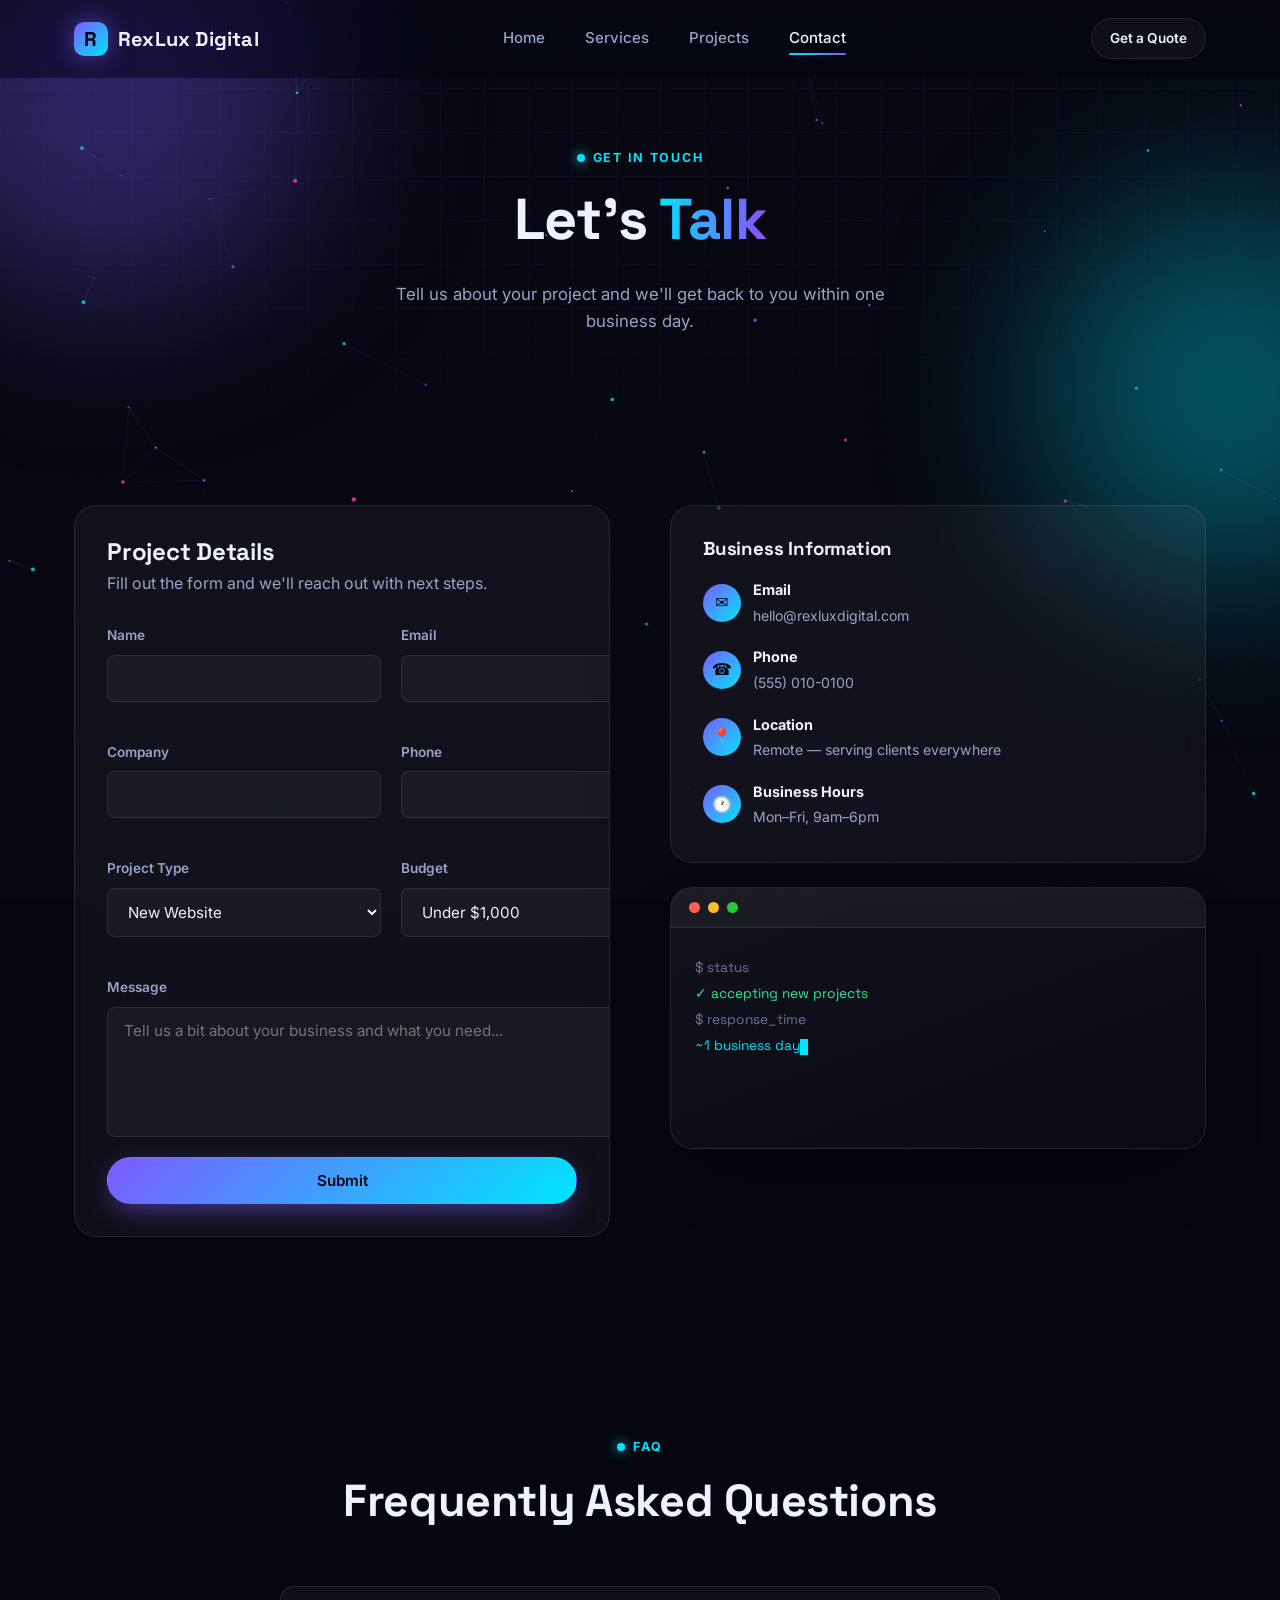
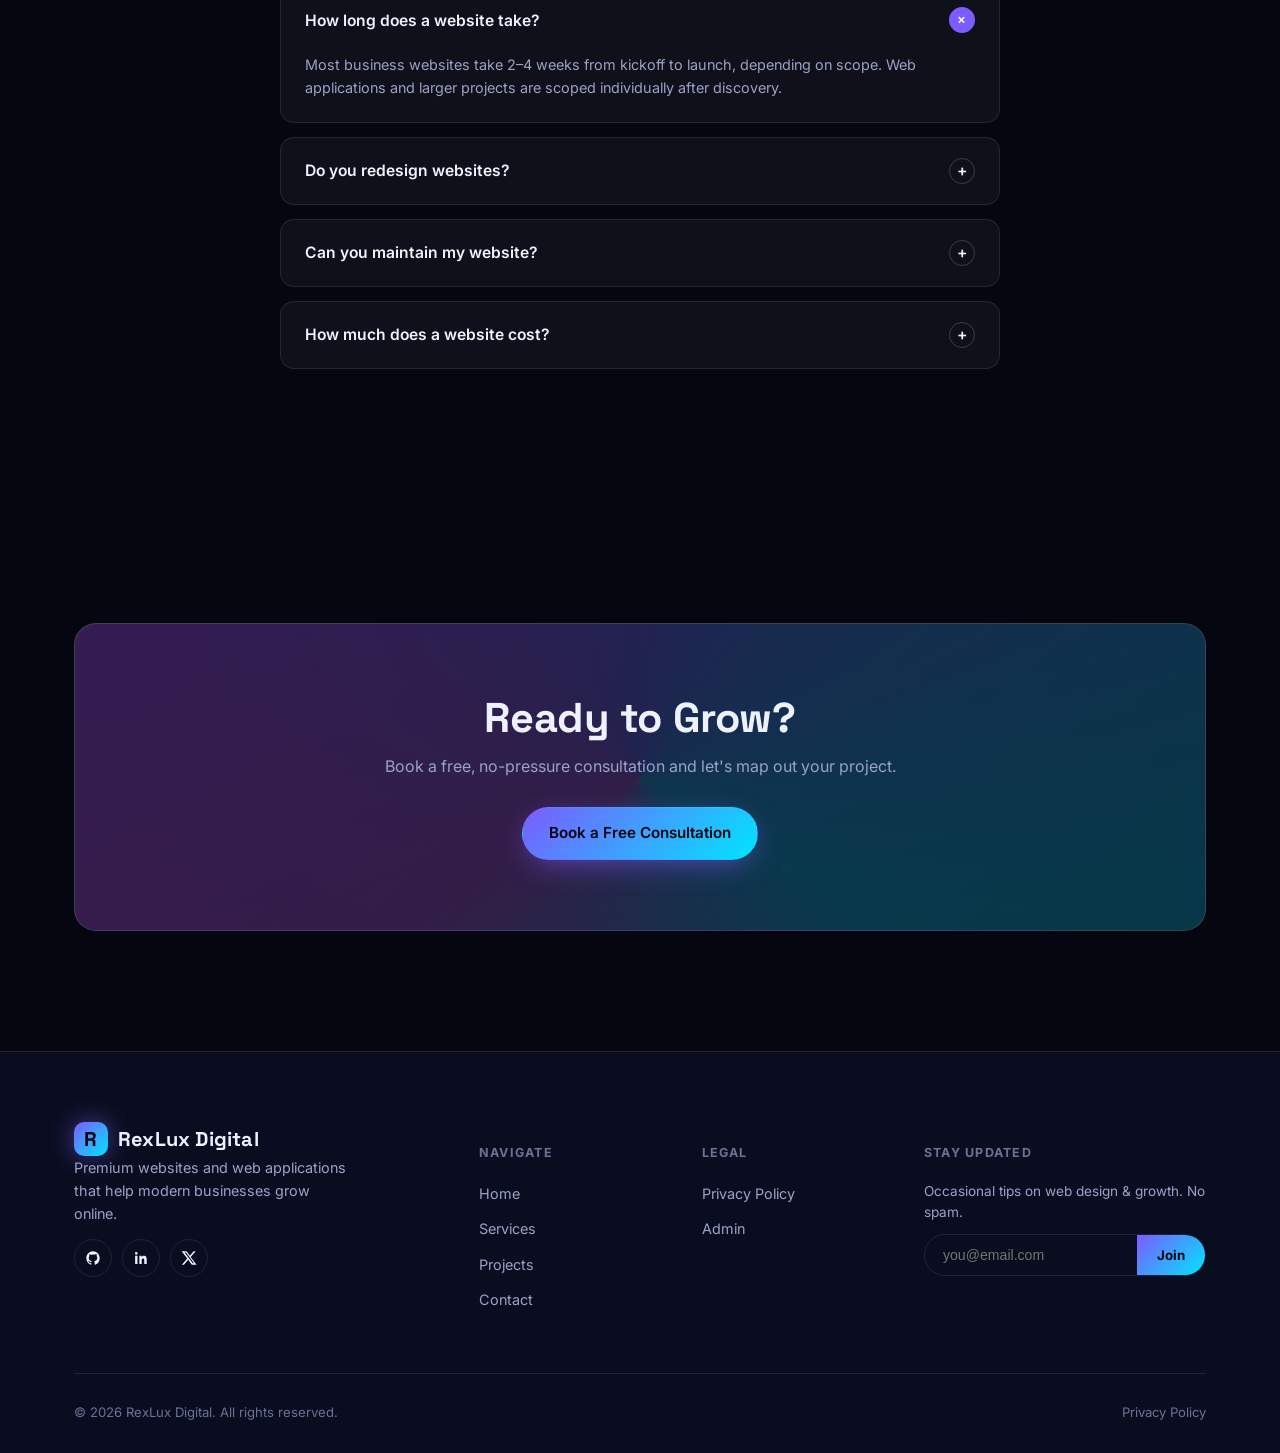
==== contact.html @ d1110737 "Build RexLux Digital agency/portfolio website Static, animated, GitHub Pages-ready site with Home, S" ====
<!DOCTYPE html>
<html lang="en">
<head>
<meta charset="UTF-8">
<meta name="viewport" content="width=device-width, initial-scale=1.0">
<title>Contact — RexLux Digital</title>
<meta name="description" content="Get a free quote for your website or web application project from RexLux Digital.">
<link rel="icon" href="data:image/svg+xml,<svg xmlns=%22http://www.w3.org/2000/svg%22 viewBox=%220 0 100 100%22><rect width=%22100%22 height=%22100%22 rx=%2224%22 fill=%22%237c5cff%22/><text x=%2250%25%22 y=%2262%25%22 font-size=%2258%22 fill=%22white%22 text-anchor=%22middle%22 font-family=%22sans-serif%22 font-weight=%22bold%22>R</text></svg>">
<link rel="preconnect" href="https://fonts.googleapis.com">
<link rel="preconnect" href="https://fonts.gstatic.com" crossorigin>
<link href="https://fonts.googleapis.com/css2?family=Inter:wght@400;500;600;700&family=Space+Grotesk:wght@500;600;700&display=swap" rel="stylesheet">
<link rel="stylesheet" href="assets/css/style.css">
</head>
<body data-page="contact">

<a href="#main" class="skip-link">Skip to content</a>
<canvas id="bg-canvas"></canvas>
<div class="grid-overlay"></div>
<div class="noise-overlay"></div>

<header class="navbar">
  <div class="nav-inner">
    <a href="index.html" class="logo"><span class="logo-mark">R</span>RexLux Digital</a>
    <nav class="nav-links" id="nav-links">
      <a href="index.html" data-page="home">Home</a>
      <a href="services.html" data-page="services">Services</a>
      <a href="projects.html" data-page="projects">Projects</a>
      <a href="contact.html" data-page="contact">Contact</a>
    </nav>
    <div class="nav-cta">
      <a href="contact.html" class="btn btn-ghost btn-sm">Get a Quote</a>
      <button class="nav-toggle" id="nav-toggle" aria-label="Toggle menu"><span></span><span></span><span></span></button>
    </div>
  </div>
</header>

<main id="main">

  <section class="page-hero">
    <div class="orb orb-1"></div>
    <div class="orb orb-2"></div>
    <div class="container">
      <div class="eyebrow" style="justify-content:center;display:flex;">Get In Touch</div>
      <h1>Let's <span class="gradient-text">Talk</span></h1>
      <p>Tell us about your project and we'll get back to you within one business day.</p>
    </div>
  </section>

  <section class="section-tight">
    <div class="container">
      <div class="about-grid" style="align-items:flex-start;">

        <div class="card" data-reveal="left">
          <h2 style="margin-bottom:6px;">Project Details</h2>
          <p style="margin-bottom:28px;">Fill out the form and we'll reach out with next steps.</p>
          <form id="contact-form">
            <div class="form-grid">
              <div class="field">
                <label for="name">Name</label>
                <input type="text" id="name" name="name" required autocomplete="name">
              </div>
              <div class="field">
                <label for="email">Email</label>
                <input type="email" id="email" name="email" required autocomplete="email">
              </div>
              <div class="field">
                <label for="company">Company</label>
                <input type="text" id="company" name="company" autocomplete="organization">
              </div>
              <div class="field">
                <label for="phone">Phone</label>
                <input type="tel" id="phone" name="phone" autocomplete="tel">
              </div>
              <div class="field">
                <label for="project-type">Project Type</label>
                <select id="project-type" name="project_type">
                  <option value="New Website">New Website</option>
                  <option value="Web Application">Web Application</option>
                  <option value="Redesign">Website Redesign</option>
                  <option value="Maintenance">Maintenance &amp; Support</option>
                  <option value="Other">Other</option>
                </select>
              </div>
              <div class="field">
                <label for="budget">Budget</label>
                <select id="budget" name="budget">
                  <option value="Under $1,000">Under $1,000</option>
                  <option value="$1,000–$3,000">$1,000 – $3,000</option>
                  <option value="$3,000–$7,000">$3,000 – $7,000</option>
                  <option value="$7,000+">$7,000+</option>
                  <option value="Not sure yet">Not sure yet</option>
                </select>
              </div>
              <div class="field full">
                <label for="message">Message</label>
                <textarea id="message" name="message" required placeholder="Tell us a bit about your business and what you need..."></textarea>
              </div>
            </div>
            <button type="submit" class="btn btn-primary btn-block">Submit</button>
            <div class="form-status" id="form-status"></div>
          </form>
        </div>

        <div data-reveal="right">
          <div class="card" style="margin-bottom:24px;">
            <h3 style="margin-bottom:18px;">Business Information</h3>
            <div style="display:flex;flex-direction:column;gap:16px;">
              <div style="display:flex;gap:12px;align-items:center;">
                <span class="info-card-icon" style="width:38px;height:38px;border-radius:50%;background:linear-gradient(135deg,var(--primary),var(--primary-2));display:flex;align-items:center;justify-content:center;flex:none;color:#04040c;">✉</span>
                <div><strong style="font-size:.9rem;">Email</strong><br><span style="font-size:.88rem;color:var(--text-dim);">hello@rexluxdigital.com</span></div>
              </div>
              <div style="display:flex;gap:12px;align-items:center;">
                <span style="width:38px;height:38px;border-radius:50%;background:linear-gradient(135deg,var(--primary),var(--primary-2));display:flex;align-items:center;justify-content:center;flex:none;color:#04040c;">☎</span>
                <div><strong style="font-size:.9rem;">Phone</strong><br><span style="font-size:.88rem;color:var(--text-dim);">(555) 010-0100</span></div>
              </div>
              <div style="display:flex;gap:12px;align-items:center;">
                <span style="width:38px;height:38px;border-radius:50%;background:linear-gradient(135deg,var(--primary),var(--primary-2));display:flex;align-items:center;justify-content:center;flex:none;color:#04040c;">📍</span>
                <div><strong style="font-size:.9rem;">Location</strong><br><span style="font-size:.88rem;color:var(--text-dim);">Remote — serving clients everywhere</span></div>
              </div>
              <div style="display:flex;gap:12px;align-items:center;">
                <span style="width:38px;height:38px;border-radius:50%;background:linear-gradient(135deg,var(--primary),var(--primary-2));display:flex;align-items:center;justify-content:center;flex:none;color:#04040c;">🕐</span>
                <div><strong style="font-size:.9rem;">Business Hours</strong><br><span style="font-size:.88rem;color:var(--text-dim);">Mon–Fri, 9am–6pm</span></div>
              </div>
            </div>
          </div>

          <div class="terminal">
            <div class="terminal-bar"><span></span><span></span><span></span></div>
            <div class="terminal-body">
              <div class="c3">$ status</div>
              <div class="c2">✓ accepting new projects</div>
              <div class="c3">$ response_time</div>
              <div class="c1">~1 business day<span class="terminal-cursor"></span></div>
            </div>
          </div>
        </div>

      </div>
    </div>
  </section>

  <section>
    <div class="container">
      <div class="section-head" data-reveal>
        <div class="eyebrow" style="justify-content:center;display:flex;">FAQ</div>
        <h2>Frequently Asked Questions</h2>
      </div>
      <div style="max-width:720px;margin:0 auto;" data-reveal>
        <div class="faq-item open">
          <div class="faq-q"><span>How long does a website take?</span><span class="plus">+</span></div>
          <div class="faq-a">Most business websites take 2–4 weeks from kickoff to launch, depending on scope. Web applications and larger projects are scoped individually after discovery.</div>
        </div>
        <div class="faq-item">
          <div class="faq-q"><span>Do you redesign websites?</span><span class="plus">+</span></div>
          <div class="faq-a">Yes. We regularly modernize outdated sites — improving design, speed and mobile experience while preserving your existing content and SEO rankings.</div>
        </div>
        <div class="faq-item">
          <div class="faq-q"><span>Can you maintain my website?</span><span class="plus">+</span></div>
          <div class="faq-a">Absolutely. We offer ongoing maintenance plans covering updates, backups, security monitoring and small content changes so your site stays healthy after launch.</div>
        </div>
        <div class="faq-item">
          <div class="faq-q"><span>How much does a website cost?</span><span class="plus">+</span></div>
          <div class="faq-a">Pricing depends on scope — a landing page costs less than a full web application. Share your project details in the form above and we'll send a free, no-obligation quote.</div>
        </div>
      </div>
    </div>
  </section>

  <section>
    <div class="container">
      <div class="cta-band" data-reveal="scale">
        <h2>Ready to Grow?</h2>
        <p>Book a free, no-pressure consultation and let's map out your project.</p>
        <a href="#contact-form" class="btn btn-primary">Book a Free Consultation</a>
      </div>
    </div>
  </section>

</main>

<footer>
  <div class="container">
    <div class="footer-grid">
      <div class="footer-brand">
        <a href="index.html" class="logo"><span class="logo-mark">R</span>RexLux Digital</a>
        <p>Premium websites and web applications that help modern businesses grow online.</p>
        <div class="social-row">
          <a href="#" aria-label="GitHub"><svg width="16" height="16" viewBox="0 0 24 24" fill="currentColor"><path d="M12 2C6.48 2 2 6.58 2 12.25c0 4.53 2.87 8.37 6.84 9.73.5.1.68-.22.68-.49 0-.24-.01-.87-.01-1.71-2.78.62-3.37-1.36-3.37-1.36-.45-1.18-1.11-1.49-1.11-1.49-.91-.64.07-.63.07-.63 1 .07 1.53 1.06 1.53 1.06.89 1.56 2.34 1.11 2.91.85.09-.66.35-1.11.63-1.37-2.22-.26-4.56-1.14-4.56-5.07 0-1.12.39-2.03 1.03-2.75-.1-.26-.45-1.31.1-2.73 0 0 .84-.28 2.75 1.05A9.24 9.24 0 0 1 12 6.84c.85 0 1.71.12 2.51.35 1.91-1.33 2.75-1.05 2.75-1.05.55 1.42.2 2.47.1 2.73.64.72 1.03 1.63 1.03 2.75 0 3.94-2.34 4.81-4.57 5.06.36.32.68.95.68 1.92 0 1.39-.01 2.51-.01 2.85 0 .27.18.6.69.49A10.25 10.25 0 0 0 22 12.25C22 6.58 17.52 2 12 2Z"/></svg></a>
          <a href="#" aria-label="LinkedIn"><svg width="16" height="16" viewBox="0 0 24 24" fill="currentColor"><path d="M6.94 5a2 2 0 1 1-4 0 2 2 0 0 1 4 0ZM3.2 8.75h3.5V21H3.2V8.75Zm6.36 0h3.36v1.68h.05c.47-.88 1.62-1.8 3.33-1.8 3.56 0 4.22 2.34 4.22 5.39V21H16.9v-5.4c0-1.28-.02-2.94-1.79-2.94-1.8 0-2.07 1.4-2.07 2.85V21H9.56V8.75Z"/></svg></a>
          <a href="#" aria-label="X / Twitter"><svg width="16" height="16" viewBox="0 0 24 24" fill="currentColor"><path d="M18.9 2H22l-7.5 8.57L23.3 22h-7.02l-5.5-7.19L4.4 22H1.3l8.03-9.17L1 2h7.2l4.97 6.6L18.9 2Zm-1.23 18h1.95L7.42 3.9H5.33L17.67 20Z"/></svg></a>
        </div>
      </div>
      <div class="footer-col">
        <h5>Navigate</h5>
        <ul>
          <li><a href="index.html">Home</a></li>
          <li><a href="services.html">Services</a></li>
          <li><a href="projects.html">Projects</a></li>
          <li><a href="contact.html">Contact</a></li>
        </ul>
      </div>
      <div class="footer-col">
        <h5>Legal</h5>
        <ul>
          <li><a href="privacy.html">Privacy Policy</a></li>
          <li><a href="admin/login.html">Admin</a></li>
        </ul>
      </div>
      <div class="footer-col">
        <h5>Stay Updated</h5>
        <p style="font-size:.85rem;color:var(--text-dim);margin-bottom:10px;">Occasional tips on web design &amp; growth. No spam.</p>
        <form class="newsletter">
          <input type="email" placeholder="you@email.com" required>
          <button type="submit">Join</button>
        </form>
      </div>
    </div>
    <div class="footer-bottom">
      <span>&copy; <span data-year></span> RexLux Digital. All rights reserved.</span>
      <a href="privacy.html">Privacy Policy</a>
    </div>
  </div>
</footer>

<script src="assets/js/particles.js"></script>
<script src="assets/js/main.js"></script>
<script src="assets/js/contact.js"></script>
</body>
</html>
---- assets/css/style.css ----
/* =========================================================
   RexLux Digital — Core Design System
   Dark, glassy, "high tech" theme with heavy motion.
   ========================================================= */

:root{
  --bg:#05060f;
  --bg-alt:#0a0d1f;
  --surface:rgba(255,255,255,.045);
  --surface-strong:rgba(255,255,255,.08);
  --border:rgba(255,255,255,.09);
  --border-strong:rgba(255,255,255,.18);
  --text:#eef1ff;
  --text-dim:#9aa3c7;
  --text-dimmer:#6a7295;
  --primary:#7c5cff;
  --primary-2:#00e5ff;
  --accent:#ff35c7;
  --success:#2be89a;
  --warn:#ffb84d;
  --radius-lg:22px;
  --radius-md:14px;
  --radius-sm:8px;
  --maxw:1180px;
  --nav-h:78px;
  --ease:cubic-bezier(.16,.84,.44,1);
}

*,*::before,*::after{box-sizing:border-box;}
html{scroll-behavior:smooth;}
body{
  margin:0;
  background:var(--bg);
  color:var(--text);
  font-family:'Inter',system-ui,-apple-system,Segoe UI,Roboto,sans-serif;
  font-size:16px;
  line-height:1.6;
  overflow-x:hidden;
  -webkit-font-smoothing:antialiased;
}
h1,h2,h3,h4{
  font-family:'Space Grotesk','Inter',sans-serif;
  line-height:1.15;
  margin:0 0 .5em;
  letter-spacing:-.01em;
}
p{margin:0 0 1em;color:var(--text-dim);}
a{color:inherit;text-decoration:none;}
img{max-width:100%;display:block;}
ul{list-style:none;margin:0;padding:0;}
button{font-family:inherit;}

::selection{background:var(--primary);color:#fff;}

::-webkit-scrollbar{width:10px;}
::-webkit-scrollbar-track{background:var(--bg);}
::-webkit-scrollbar-thumb{background:linear-gradient(var(--primary),var(--primary-2));border-radius:10px;}

.container{
  max-width:var(--maxw);
  margin:0 auto;
  padding:0 24px;
}

.gradient-text{
  background:linear-gradient(90deg,var(--primary-2),var(--primary) 45%,var(--accent));
  background-size:200% auto;
  -webkit-background-clip:text;
  background-clip:text;
  color:transparent;
  animation:gradientShift 6s linear infinite;
}
@keyframes gradientShift{
  0%{background-position:0% 50%;}
  100%{background-position:200% 50%;}
}

/* =============== Animated backdrop layers =============== */
#bg-canvas{
  position:fixed;
  inset:0;
  z-index:0;
  pointer-events:none;
}
.grid-overlay{
  position:fixed;
  inset:0;
  z-index:0;
  background-image:
    linear-gradient(rgba(124,92,255,.06) 1px,transparent 1px),
    linear-gradient(90deg,rgba(124,92,255,.06) 1px,transparent 1px);
  background-size:44px 44px;
  mask-image:radial-gradient(ellipse 80% 60% at 50% 0%,#000 40%,transparent 100%);
  pointer-events:none;
}
.noise-overlay{
  position:fixed;
  inset:0;
  z-index:1;
  opacity:.03;
  pointer-events:none;
  background-image:url("data:image/svg+xml;utf8,<svg xmlns='http://www.w3.org/2000/svg' width='120' height='120'><filter id='n'><feTurbulence type='fractalNoise' baseFrequency='.9' numOctaves='2' stitchTiles='stitch'/></filter><rect width='100%25' height='100%25' filter='url(%23n)'/></svg>");
}
main, header, footer{position:relative;z-index:2;}

.orb{
  position:absolute;
  border-radius:50%;
  filter:blur(90px);
  opacity:.35;
  pointer-events:none;
  animation:float 14s var(--ease) infinite alternate;
}
.orb-1{width:420px;height:420px;background:var(--primary);top:-120px;left:-100px;}
.orb-2{width:380px;height:380px;background:var(--primary-2);top:200px;right:-140px;animation-delay:-4s;}
.orb-3{width:320px;height:320px;background:var(--accent);bottom:-100px;left:35%;animation-delay:-8s;}
@keyframes float{
  0%{transform:translate(0,0) scale(1);}
  100%{transform:translate(30px,-40px) scale(1.12);}
}

/* =============== Navbar =============== */
.navbar{
  position:fixed;
  top:0;left:0;right:0;
  height:var(--nav-h);
  z-index:100;
  display:flex;
  align-items:center;
  background:rgba(5,6,15,.55);
  backdrop-filter:blur(18px) saturate(140%);
  -webkit-backdrop-filter:blur(18px) saturate(140%);
  border-bottom:1px solid transparent;
  transition:border-color .4s var(--ease),background .4s var(--ease),height .3s var(--ease);
}
.navbar.scrolled{
  border-bottom-color:var(--border);
  background:rgba(5,6,15,.85);
  height:66px;
}
.nav-inner{
  width:100%;
  max-width:var(--maxw);
  margin:0 auto;
  padding:0 24px;
  display:flex;
  align-items:center;
  justify-content:space-between;
}
.logo{
  display:flex;
  align-items:center;
  gap:10px;
  font-family:'Space Grotesk',sans-serif;
  font-weight:700;
  font-size:1.25rem;
  letter-spacing:.01em;
}
.logo-mark{
  width:34px;height:34px;
  border-radius:10px;
  background:linear-gradient(135deg,var(--primary),var(--primary-2));
  display:flex;align-items:center;justify-content:center;
  font-weight:800;color:#050510;
  box-shadow:0 0 24px rgba(124,92,255,.55);
  animation:pulseGlow 3.5s ease-in-out infinite;
}
@keyframes pulseGlow{
  0%,100%{box-shadow:0 0 18px rgba(124,92,255,.45);}
  50%{box-shadow:0 0 32px rgba(0,229,255,.65);}
}
.nav-links{
  display:flex;
  align-items:center;
  gap:8px;
}
.nav-links a{
  position:relative;
  padding:10px 16px;
  font-size:.94rem;
  font-weight:500;
  color:var(--text-dim);
  border-radius:100px;
  transition:color .25s,background .25s;
}
.nav-links a:hover{color:var(--text);background:var(--surface);}
.nav-links a.active{color:var(--text);}
.nav-links a.active::after{
  content:'';
  position:absolute;
  left:16px;right:16px;bottom:6px;
  height:2px;
  background:linear-gradient(90deg,var(--primary-2),var(--primary));
  border-radius:2px;
}
.nav-cta{display:flex;align-items:center;gap:14px;}
.nav-toggle{
  display:none;
  width:42px;height:42px;
  border-radius:var(--radius-sm);
  border:1px solid var(--border);
  background:var(--surface);
  flex-direction:column;
  align-items:center;
  justify-content:center;
  gap:5px;
  cursor:pointer;
}
.nav-toggle span{width:20px;height:2px;background:var(--text);transition:transform .3s,opacity .3s;}
.nav-toggle.open span:nth-child(1){transform:translateY(7px) rotate(45deg);}
.nav-toggle.open span:nth-child(2){opacity:0;}
.nav-toggle.open span:nth-child(3){transform:translateY(-7px) rotate(-45deg);}

/* =============== Buttons =============== */
.btn{
  display:inline-flex;
  align-items:center;
  justify-content:center;
  gap:8px;
  padding:13px 26px;
  border-radius:100px;
  font-weight:600;
  font-size:.95rem;
  border:1px solid transparent;
  cursor:pointer;
  transition:transform .25s var(--ease),box-shadow .25s var(--ease),background .25s,border-color .25s;
  white-space:nowrap;
}
.btn:active{transform:scale(.96);}
.btn-primary{
  background:linear-gradient(135deg,var(--primary),var(--primary-2));
  color:#04040c;
  box-shadow:0 8px 30px -8px rgba(124,92,255,.7);
}
.btn-primary:hover{transform:translateY(-3px);box-shadow:0 14px 36px -8px rgba(0,229,255,.6);}
.btn-ghost{
  background:var(--surface);
  color:var(--text);
  border-color:var(--border);
  backdrop-filter:blur(8px);
}
.btn-ghost:hover{border-color:var(--border-strong);transform:translateY(-3px);background:var(--surface-strong);}
.btn-sm{padding:9px 18px;font-size:.85rem;}
.btn-block{width:100%;}

/* =============== Sections & reveal =============== */
section{padding:120px 0;position:relative;}
.section-tight{padding:80px 0;}
.eyebrow{
  display:inline-flex;
  align-items:center;
  gap:8px;
  font-size:.78rem;
  font-weight:700;
  letter-spacing:.14em;
  text-transform:uppercase;
  color:var(--primary-2);
  margin-bottom:18px;
}
.eyebrow::before{
  content:'';
  width:8px;height:8px;border-radius:50%;
  background:var(--primary-2);
  box-shadow:0 0 12px var(--primary-2);
  animation:blink 1.6s ease-in-out infinite;
}
@keyframes blink{0%,100%{opacity:1;}50%{opacity:.35;}}

.section-head{max-width:640px;margin:0 auto 60px;text-align:center;}
.section-head h2{font-size:clamp(1.9rem,4vw,2.8rem);}
.section-head p{font-size:1.05rem;}

[data-reveal]{
  opacity:0;
  transform:translateY(36px);
  transition:opacity .8s var(--ease),transform .8s var(--ease);
}
[data-reveal].in{opacity:1;transform:translateY(0);}
[data-reveal="left"]{transform:translateX(-40px);}
[data-reveal="left"].in{transform:translateX(0);}
[data-reveal="right"]{transform:translateX(40px);}
[data-reveal="right"].in{transform:translateX(0);}
[data-reveal="scale"]{transform:scale(.9);}
[data-reveal="scale"].in{transform:scale(1);}

/* stagger children */
.stagger [data-reveal]:nth-child(1){transition-delay:0s;}
.stagger [data-reveal]:nth-child(2){transition-delay:.08s;}
.stagger [data-reveal]:nth-child(3){transition-delay:.16s;}
.stagger [data-reveal]:nth-child(4){transition-delay:.24s;}
.stagger [data-reveal]:nth-child(5){transition-delay:.32s;}
.stagger [data-reveal]:nth-child(6){transition-delay:.4s;}

/* =============== Hero =============== */
.hero{
  min-height:92vh;
  display:flex;
  align-items:center;
  padding-top:var(--nav-h);
  position:relative;
  overflow:hidden;
}
.hero-inner{
  max-width:var(--maxw);
  margin:0 auto;
  padding:60px 24px;
  text-align:center;
  width:100%;
}
.hero h1{
  font-size:clamp(2.6rem,6.5vw,5rem);
  font-weight:700;
  margin-bottom:.4em;
}
.hero .lede{
  font-size:clamp(1.05rem,2vw,1.3rem);
  max-width:640px;
  margin:0 auto 2.4em;
  color:var(--text-dim);
}
.hero-cta{
  display:flex;
  gap:16px;
  justify-content:center;
  flex-wrap:wrap;
  margin-bottom:70px;
}
.hero-stats{
  display:flex;
  gap:48px;
  justify-content:center;
  flex-wrap:wrap;
}
.hero-stat{text-align:center;}
.hero-stat .num{
  font-family:'Space Grotesk',sans-serif;
  font-size:2.2rem;
  font-weight:700;
  background:linear-gradient(135deg,var(--primary-2),var(--primary));
  -webkit-background-clip:text;background-clip:text;color:transparent;
}
.hero-stat .label{font-size:.82rem;color:var(--text-dimmer);text-transform:uppercase;letter-spacing:.08em;}

.typed-cursor{
  display:inline-block;
  width:3px;
  background:var(--primary-2);
  margin-left:4px;
  animation:blinkCursor 1s step-end infinite;
}
@keyframes blinkCursor{0%,100%{opacity:1;}50%{opacity:0;}}

.scroll-cue{
  position:absolute;
  bottom:36px;left:50%;
  transform:translateX(-50%);
  display:flex;flex-direction:column;align-items:center;gap:8px;
  color:var(--text-dimmer);
  font-size:.75rem;
  letter-spacing:.14em;
  text-transform:uppercase;
  animation:bob 2.4s ease-in-out infinite;
}
.scroll-cue .line{width:1px;height:34px;background:linear-gradient(var(--primary-2),transparent);}
@keyframes bob{0%,100%{transform:translate(-50%,0);}50%{transform:translate(-50%,10px);}}

/* =============== Cards =============== */
.card{
  background:var(--surface);
  border:1px solid var(--border);
  border-radius:var(--radius-lg);
  padding:32px;
  backdrop-filter:blur(14px);
  transition:transform .4s var(--ease),border-color .4s var(--ease),box-shadow .4s var(--ease),background .4s var(--ease);
  position:relative;
  overflow:hidden;
}
.card::before{
  content:'';
  position:absolute;inset:0;
  background:radial-gradient(420px circle at var(--mx,50%) var(--my,0%),rgba(124,92,255,.14),transparent 60%);
  opacity:0;
  transition:opacity .4s;
  pointer-events:none;
}
.card:hover::before{opacity:1;}
.card:hover{
  transform:translateY(-8px);
  border-color:var(--border-strong);
  box-shadow:0 24px 50px -20px rgba(0,0,0,.6);
  background:var(--surface-strong);
}

/* Grids */
.grid-3{display:grid;grid-template-columns:repeat(3,1fr);gap:28px;}
.grid-2{display:grid;grid-template-columns:repeat(2,1fr);gap:28px;}
@media(max-width:900px){.grid-3{grid-template-columns:repeat(2,1fr);}}
@media(max-width:640px){.grid-3,.grid-2{grid-template-columns:1fr;}}

/* Services */
.service-card .icon{
  width:56px;height:56px;
  border-radius:var(--radius-md);
  background:linear-gradient(135deg,rgba(124,92,255,.25),rgba(0,229,255,.15));
  display:flex;align-items:center;justify-content:center;
  margin-bottom:20px;
  color:var(--primary-2);
  transition:transform .4s var(--ease);
}
.card:hover .icon{transform:rotate(-8deg) scale(1.08);}
.service-card h3{font-size:1.25rem;margin-bottom:.4em;}
.service-card p{font-size:.94rem;margin-bottom:0;}

/* Feature checklist */
.feature-grid{display:grid;grid-template-columns:repeat(3,1fr);gap:22px;}
@media(max-width:760px){.feature-grid{grid-template-columns:repeat(2,1fr);}}
@media(max-width:480px){.feature-grid{grid-template-columns:1fr;}}
.feature{
  display:flex;align-items:center;gap:14px;
  padding:20px 22px;
  background:var(--surface);
  border:1px solid var(--border);
  border-radius:var(--radius-md);
  transition:transform .35s var(--ease),border-color .35s;
}
.feature:hover{transform:translateY(-4px);border-color:var(--border-strong);}
.feature .check{
  width:34px;height:34px;flex:none;
  border-radius:50%;
  background:linear-gradient(135deg,var(--success),var(--primary-2));
  display:flex;align-items:center;justify-content:center;
  color:#04120c;font-weight:700;
}
.feature span.label{font-weight:600;font-size:.96rem;}

/* Project cards */
.project-card{padding:0;overflow:hidden;}
.project-media{
  aspect-ratio:16/10;
  background:linear-gradient(135deg,rgba(124,92,255,.35),rgba(0,229,255,.2));
  position:relative;
  overflow:hidden;
  display:flex;align-items:center;justify-content:center;
  font-family:'Space Grotesk',sans-serif;
  font-weight:700;
  font-size:1.4rem;
  color:rgba(255,255,255,.85);
}
.project-media::after{
  content:'';
  position:absolute;inset:0;
  background:linear-gradient(120deg,transparent 30%,rgba(255,255,255,.18) 50%,transparent 70%);
  background-size:220% 100%;
  animation:sheen 3.5s linear infinite;
}
@keyframes sheen{0%{background-position:200% 0;}100%{background-position:-40% 0;}}
.project-body{padding:26px 28px 28px;}
.project-tags{display:flex;gap:8px;flex-wrap:wrap;margin-bottom:14px;}
.tag{
  font-size:.72rem;
  font-weight:600;
  letter-spacing:.03em;
  padding:5px 12px;
  border-radius:100px;
  background:rgba(124,92,255,.14);
  color:var(--primary-2);
  border:1px solid rgba(124,92,255,.25);
}
.project-body h3{font-size:1.2rem;margin-bottom:.3em;}
.project-body p{font-size:.9rem;}
.project-links{display:flex;gap:12px;margin-top:18px;}
.project-links a{
  font-size:.85rem;font-weight:600;
  display:inline-flex;align-items:center;gap:6px;
  color:var(--text);
  padding:8px 14px;
  border:1px solid var(--border);
  border-radius:100px;
  transition:border-color .3s,background .3s,transform .3s;
}
.project-links a:hover{border-color:var(--primary-2);background:var(--surface-strong);transform:translateY(-2px);}

/* Filters */
.filter-row{display:flex;gap:10px;justify-content:center;flex-wrap:wrap;margin-bottom:50px;}
.filter-btn{
  padding:10px 20px;
  border-radius:100px;
  border:1px solid var(--border);
  background:var(--surface);
  color:var(--text-dim);
  font-weight:600;
  font-size:.86rem;
  cursor:pointer;
  transition:all .3s var(--ease);
}
.filter-btn:hover{color:var(--text);border-color:var(--border-strong);}
.filter-btn.active{
  color:#04040c;
  background:linear-gradient(135deg,var(--primary),var(--primary-2));
  border-color:transparent;
}
.project-grid-wrap{display:grid;grid-template-columns:repeat(3,1fr);gap:28px;}
@media(max-width:960px){.project-grid-wrap{grid-template-columns:repeat(2,1fr);}}
@media(max-width:640px){.project-grid-wrap{grid-template-columns:1fr;}}
.project-card.hide{display:none;}

/* =============== Process steps =============== */
.process-track{
  position:relative;
  display:grid;
  grid-template-columns:repeat(6,1fr);
  gap:20px;
  counter-reset:step;
}
@media(max-width:960px){.process-track{grid-template-columns:repeat(3,1fr);}}
@media(max-width:560px){.process-track{grid-template-columns:1fr;}}
.step{
  background:var(--surface);
  border:1px solid var(--border);
  border-radius:var(--radius-md);
  padding:26px 20px;
  text-align:center;
  transition:transform .35s var(--ease),border-color .35s;
}
.step:hover{transform:translateY(-6px);border-color:var(--primary-2);}
.step .n{
  width:40px;height:40px;margin:0 auto 14px;
  border-radius:50%;
  display:flex;align-items:center;justify-content:center;
  font-weight:700;
  font-family:'Space Grotesk',sans-serif;
  background:linear-gradient(135deg,var(--primary),var(--primary-2));
  color:#04040c;
}
.step h4{font-size:1rem;margin-bottom:.3em;}
.step p{font-size:.82rem;margin:0;}

/* =============== CTA band =============== */
.cta-band{
  border-radius:var(--radius-lg);
  padding:70px 40px;
  text-align:center;
  background:linear-gradient(135deg,rgba(124,92,255,.18),rgba(0,229,255,.1));
  border:1px solid var(--border-strong);
  position:relative;
  overflow:hidden;
}
.cta-band::before{
  content:'';
  position:absolute;inset:-2px;
  background:conic-gradient(from 0deg,var(--primary),var(--primary-2),var(--accent),var(--primary));
  opacity:.15;
  animation:spin 12s linear infinite;
}
.cta-band > *{position:relative;z-index:1;}
@keyframes spin{to{transform:rotate(360deg);}}
.cta-band h2{font-size:clamp(1.8rem,4vw,2.6rem);margin-bottom:.3em;}
.cta-band p{max-width:520px;margin:0 auto 28px;}

/* =============== Forms =============== */
.form-grid{display:grid;grid-template-columns:1fr 1fr;gap:20px;}
@media(max-width:640px){.form-grid{grid-template-columns:1fr;}}
.field{display:flex;flex-direction:column;gap:8px;margin-bottom:20px;}
.field.full{grid-column:1/-1;}
.field label{font-size:.85rem;font-weight:600;color:var(--text-dim);}
.field input,.field select,.field textarea{
  background:rgba(255,255,255,.04);
  border:1px solid var(--border);
  border-radius:var(--radius-sm);
  padding:13px 16px;
  color:var(--text);
  font-family:inherit;
  font-size:.95rem;
  transition:border-color .3s,box-shadow .3s,background .3s;
}
.field input:focus,.field select:focus,.field textarea:focus{
  outline:none;
  border-color:var(--primary-2);
  box-shadow:0 0 0 4px rgba(0,229,255,.12);
  background:rgba(255,255,255,.06);
}
.field textarea{resize:vertical;min-height:130px;}
.field select option{background:var(--bg-alt);color:var(--text);}
.form-status{
  margin-top:16px;
  padding:14px 18px;
  border-radius:var(--radius-sm);
  font-size:.9rem;
  display:none;
}
.form-status.show{display:block;}
.form-status.ok{background:rgba(43,232,154,.12);border:1px solid rgba(43,232,154,.4);color:var(--success);}
.form-status.err{background:rgba(255,80,80,.12);border:1px solid rgba(255,80,80,.4);color:#ff8080;}

/* =============== Info / FAQ =============== */
.info-grid{display:grid;grid-template-columns:repeat(4,1fr);gap:22px;}
@media(max-width:900px){.info-grid{grid-template-columns:repeat(2,1fr);}}
@media(max-width:480px){.info-grid{grid-template-columns:1fr;}}
.info-card{text-align:center;padding:26px 18px;}
.info-card .icon{
  width:48px;height:48px;margin:0 auto 14px;
  border-radius:50%;
  background:linear-gradient(135deg,var(--primary),var(--primary-2));
  display:flex;align-items:center;justify-content:center;
  color:#04040c;
}
.info-card h4{font-size:.95rem;margin-bottom:.3em;}
.info-card p{font-size:.85rem;margin:0;}

.faq-item{
  border:1px solid var(--border);
  border-radius:var(--radius-md);
  margin-bottom:14px;
  overflow:hidden;
  background:var(--surface);
}
.faq-q{
  display:flex;align-items:center;justify-content:space-between;
  padding:20px 24px;
  cursor:pointer;
  font-weight:600;
  font-size:.98rem;
}
.faq-q .plus{
  width:26px;height:26px;flex:none;
  border-radius:50%;
  border:1px solid var(--border-strong);
  display:flex;align-items:center;justify-content:center;
  transition:transform .35s var(--ease);
}
.faq-item.open .plus{transform:rotate(135deg);background:var(--primary);border-color:transparent;}
.faq-a{
  max-height:0;
  overflow:hidden;
  transition:max-height .4s var(--ease),padding .4s var(--ease);
  padding:0 24px;
  font-size:.9rem;
  color:var(--text-dim);
}
.faq-item.open .faq-a{max-height:220px;padding:0 24px 22px;}

/* =============== Footer =============== */
footer{
  border-top:1px solid var(--border);
  padding:70px 0 30px;
  background:var(--bg-alt);
}
.footer-grid{
  display:grid;
  grid-template-columns:2fr 1fr 1fr 1.4fr;
  gap:40px;
  margin-bottom:50px;
}
@media(max-width:800px){.footer-grid{grid-template-columns:1fr 1fr;}}
@media(max-width:480px){.footer-grid{grid-template-columns:1fr;}}
.footer-brand p{font-size:.9rem;max-width:280px;}
.footer-col h5{
  font-size:.78rem;
  text-transform:uppercase;
  letter-spacing:.1em;
  color:var(--text-dimmer);
  margin-bottom:18px;
}
.footer-col ul li{margin-bottom:10px;}
.footer-col a{font-size:.9rem;color:var(--text-dim);transition:color .25s;}
.footer-col a:hover{color:var(--primary-2);}
.social-row{display:flex;gap:10px;margin-top:6px;}
.social-row a{
  width:38px;height:38px;
  border-radius:50%;
  border:1px solid var(--border);
  display:flex;align-items:center;justify-content:center;
  transition:all .3s var(--ease);
}
.social-row a:hover{border-color:var(--primary-2);color:var(--primary-2);transform:translateY(-3px);}
.newsletter{
  display:flex;gap:0;
  border:1px solid var(--border);
  border-radius:100px;
  overflow:hidden;
  margin-top:8px;
}
.newsletter input{
  flex:1;background:transparent;border:none;color:var(--text);
  padding:12px 18px;font-size:.88rem;
}
.newsletter input:focus{outline:none;}
.newsletter button{
  border:none;padding:0 20px;
  background:linear-gradient(135deg,var(--primary),var(--primary-2));
  color:#04040c;font-weight:700;cursor:pointer;
}
.footer-bottom{
  display:flex;justify-content:space-between;align-items:center;flex-wrap:wrap;gap:12px;
  padding-top:28px;border-top:1px solid var(--border);
  font-size:.82rem;color:var(--text-dimmer);
}
.footer-bottom a{color:var(--text-dimmer);}
.footer-bottom a:hover{color:var(--primary-2);}

/* =============== Misc utility =============== */
.text-center{text-align:center;}
.mt-40{margin-top:40px;}
.mb-0{margin-bottom:0;}
.page-hero{
  padding:calc(var(--nav-h) + 70px) 0 90px;
  text-align:center;
}
.page-hero h1{font-size:clamp(2.2rem,5vw,3.6rem);}
.page-hero p{max-width:560px;margin:0 auto;font-size:1.05rem;}

.badge{
  display:inline-block;
  padding:6px 14px;
  border-radius:100px;
  background:var(--surface);
  border:1px solid var(--border);
  font-size:.78rem;
  color:var(--text-dim);
}

/* Skip link */
.skip-link{
  position:absolute;left:-999px;top:0;z-index:200;
  background:var(--primary);color:#fff;padding:12px 20px;border-radius:0 0 10px 0;
}
.skip-link:focus{left:0;}

@media(max-width:900px){
  .nav-links{
    position:fixed;top:var(--nav-h);left:0;right:0;bottom:0;
    flex-direction:column;
    padding:30px 24px;
    background:rgba(5,6,15,.97);
    backdrop-filter:blur(20px);
    transform:translateX(100%);
    transition:transform .4s var(--ease);
    align-items:stretch;
    gap:4px;
  }
  .nav-links.open{transform:translateX(0);}
  .nav-links a{padding:16px;font-size:1.05rem;}
  .nav-cta .btn-ghost{display:none;}
  .nav-toggle{display:flex;}
  .footer-grid{gap:30px;}
}

@media(prefers-reduced-motion:reduce){
  *{animation-duration:.001ms !important;animation-iteration-count:1 !important;transition-duration:.001ms !important;}
}

/* =========================================================
   Admin panel
   ========================================================= */
.admin-shell{min-height:100vh;padding-top:var(--nav-h);}
.admin-topbar{
  position:fixed;top:0;left:0;right:0;z-index:100;
  height:var(--nav-h);
  display:flex;align-items:center;
  background:rgba(5,6,15,.85);
  backdrop-filter:blur(18px);
  border-bottom:1px solid var(--border);
}
.admin-topbar .container{display:flex;align-items:center;justify-content:space-between;}
.admin-wrap{max-width:1040px;margin:0 auto;padding:60px 24px 100px;}
.admin-stats{display:flex;gap:20px;margin-bottom:50px;flex-wrap:wrap;}
.admin-stat{
  flex:1;min-width:160px;
  background:var(--surface);border:1px solid var(--border);
  border-radius:var(--radius-md);padding:22px 24px;
}
.admin-stat .num{font-family:'Space Grotesk',sans-serif;font-size:2rem;font-weight:700;color:var(--primary-2);}
.admin-stat .label{font-size:.8rem;color:var(--text-dimmer);text-transform:uppercase;letter-spacing:.08em;}
.admin-panel{
  background:var(--surface);border:1px solid var(--border);
  border-radius:var(--radius-lg);padding:32px;margin-bottom:36px;
}
.admin-panel h2{font-size:1.3rem;margin-bottom:6px;}
.admin-panel .hint{font-size:.85rem;color:var(--text-dimmer);margin-bottom:24px;}
.admin-row{
  display:flex;align-items:center;justify-content:space-between;gap:16px;
  padding:16px 18px;border:1px solid var(--border);border-radius:var(--radius-sm);
  margin-bottom:10px;flex-wrap:wrap;
}
.admin-row-sub{display:block;font-size:.82rem;color:var(--text-dimmer);margin-top:2px;}
.admin-row-actions{display:flex;gap:8px;}
.btn-ghost.danger{color:#ff8080;border-color:rgba(255,100,100,.3);}
.btn-ghost.danger:hover{background:rgba(255,80,80,.12);border-color:#ff8080;}
.admin-empty{color:var(--text-dimmer);font-size:.9rem;}
.admin-form-actions{display:flex;gap:12px;margin-top:8px;flex-wrap:wrap;}
.admin-io-actions{display:flex;gap:12px;flex-wrap:wrap;align-items:center;}
.file-input-label{
  display:inline-flex;align-items:center;gap:8px;
  padding:13px 26px;border-radius:100px;border:1px solid var(--border);
  background:var(--surface);cursor:pointer;font-weight:600;font-size:.95rem;
  transition:all .3s var(--ease);
}
.file-input-label:hover{border-color:var(--border-strong);background:var(--surface-strong);}
.file-input-label input{display:none;}

.login-shell{
  min-height:100vh;display:flex;align-items:center;justify-content:center;
  padding:24px;position:relative;
}
.login-card{
  width:100%;max-width:380px;
  background:var(--surface);border:1px solid var(--border);
  border-radius:var(--radius-lg);padding:40px 34px;
  backdrop-filter:blur(16px);
  position:relative;z-index:2;
}
.login-card .logo{justify-content:center;margin-bottom:8px;}
.login-card h1{font-size:1.4rem;text-align:center;margin-bottom:4px;}
.login-card .hint{text-align:center;font-size:.85rem;color:var(--text-dimmer);margin-bottom:28px;}
.login-card .field{margin-bottom:22px;}
.login-error{
  display:none;font-size:.85rem;color:#ff8080;margin-bottom:16px;text-align:center;
}
.login-error.show{display:block;}
.shake{animation:shake .4s;}
@keyframes shake{
  0%,100%{transform:translateX(0);}
  20%{transform:translateX(-8px);}
  40%{transform:translateX(8px);}
  60%{transform:translateX(-6px);}
  80%{transform:translateX(6px);}
}
.login-back{display:block;text-align:center;margin-top:18px;font-size:.85rem;color:var(--text-dimmer);}
.login-back:hover{color:var(--primary-2);}
.admin-default-note{
  margin-top:18px;padding:12px 16px;border-radius:var(--radius-sm);
  background:rgba(255,184,77,.1);border:1px solid rgba(255,184,77,.3);
  font-size:.78rem;color:var(--warn);
}

.rx-toast{
  position:fixed;bottom:28px;left:50%;
  transform:translate(-50%,20px);
  background:var(--surface-strong);border:1px solid var(--border-strong);
  backdrop-filter:blur(14px);
  padding:14px 24px;border-radius:100px;
  font-size:.88rem;font-weight:600;
  opacity:0;pointer-events:none;
  transition:all .35s var(--ease);
  z-index:300;
  box-shadow:0 12px 30px -10px rgba(0,0,0,.6);
}
.rx-toast.show{opacity:1;transform:translate(-50%,0);}

@media(max-width:640px){
  .admin-row{flex-direction:column;align-items:flex-start;}
}

/* =========================================================
   Tech marquee ticker
   ========================================================= */
.marquee{
  border-top:1px solid var(--border);
  border-bottom:1px solid var(--border);
  padding:28px 0;
  overflow:hidden;
  position:relative;
  background:linear-gradient(90deg,rgba(124,92,255,.05),rgba(0,229,255,.05));
}
.marquee-track{
  display:flex;
  gap:64px;
  width:max-content;
  animation:marquee 22s linear infinite;
}
@keyframes marquee{
  0%{transform:translateX(0);}
  100%{transform:translateX(-50%);}
}
.marquee-item{
  display:flex;align-items:center;gap:10px;
  font-family:'Space Grotesk',sans-serif;
  font-weight:600;
  font-size:1.05rem;
  color:var(--text-dimmer);
  white-space:nowrap;
}
.marquee-item .dot{width:6px;height:6px;border-radius:50%;background:var(--primary-2);box-shadow:0 0 10px var(--primary-2);}

/* =========================================================
   About / terminal panel
   ========================================================= */
.about-grid{display:grid;grid-template-columns:1fr 1fr;gap:60px;align-items:center;}
@media(max-width:860px){.about-grid{grid-template-columns:1fr;}}
.about-copy h2{font-size:clamp(1.8rem,3.6vw,2.4rem);}
.about-checks{display:flex;flex-direction:column;gap:12px;margin-top:24px;}
.about-checks li{display:flex;align-items:center;gap:10px;font-size:.92rem;color:var(--text-dim);}
.about-checks .dot2{
  width:20px;height:20px;flex:none;border-radius:50%;
  background:rgba(0,229,255,.15);color:var(--primary-2);
  display:flex;align-items:center;justify-content:center;font-size:.7rem;
}
.terminal{
  background:linear-gradient(160deg,rgba(255,255,255,.05),rgba(255,255,255,.02));
  border:1px solid var(--border);
  border-radius:var(--radius-lg);
  overflow:hidden;
  box-shadow:0 30px 70px -30px rgba(0,0,0,.7);
}
.terminal-bar{
  display:flex;align-items:center;gap:8px;
  padding:14px 18px;
  background:rgba(255,255,255,.04);
  border-bottom:1px solid var(--border);
}
.terminal-bar span{width:11px;height:11px;border-radius:50%;}
.terminal-bar span:nth-child(1){background:#ff5f57;}
.terminal-bar span:nth-child(2){background:#febc2e;}
.terminal-bar span:nth-child(3){background:#28c840;}
.terminal-body{padding:26px 24px;font-family:'JetBrains Mono','Space Grotesk',monospace;font-size:.86rem;line-height:1.9;min-height:220px;}
.terminal-body .c1{color:var(--primary-2);}
.terminal-body .c2{color:var(--success);}
.terminal-body .c3{color:var(--text-dimmer);}
.terminal-body .c4{color:var(--accent);}
.terminal-cursor{display:inline-block;width:8px;height:16px;background:var(--primary-2);vertical-align:middle;animation:blinkCursor 1s step-end infinite;}
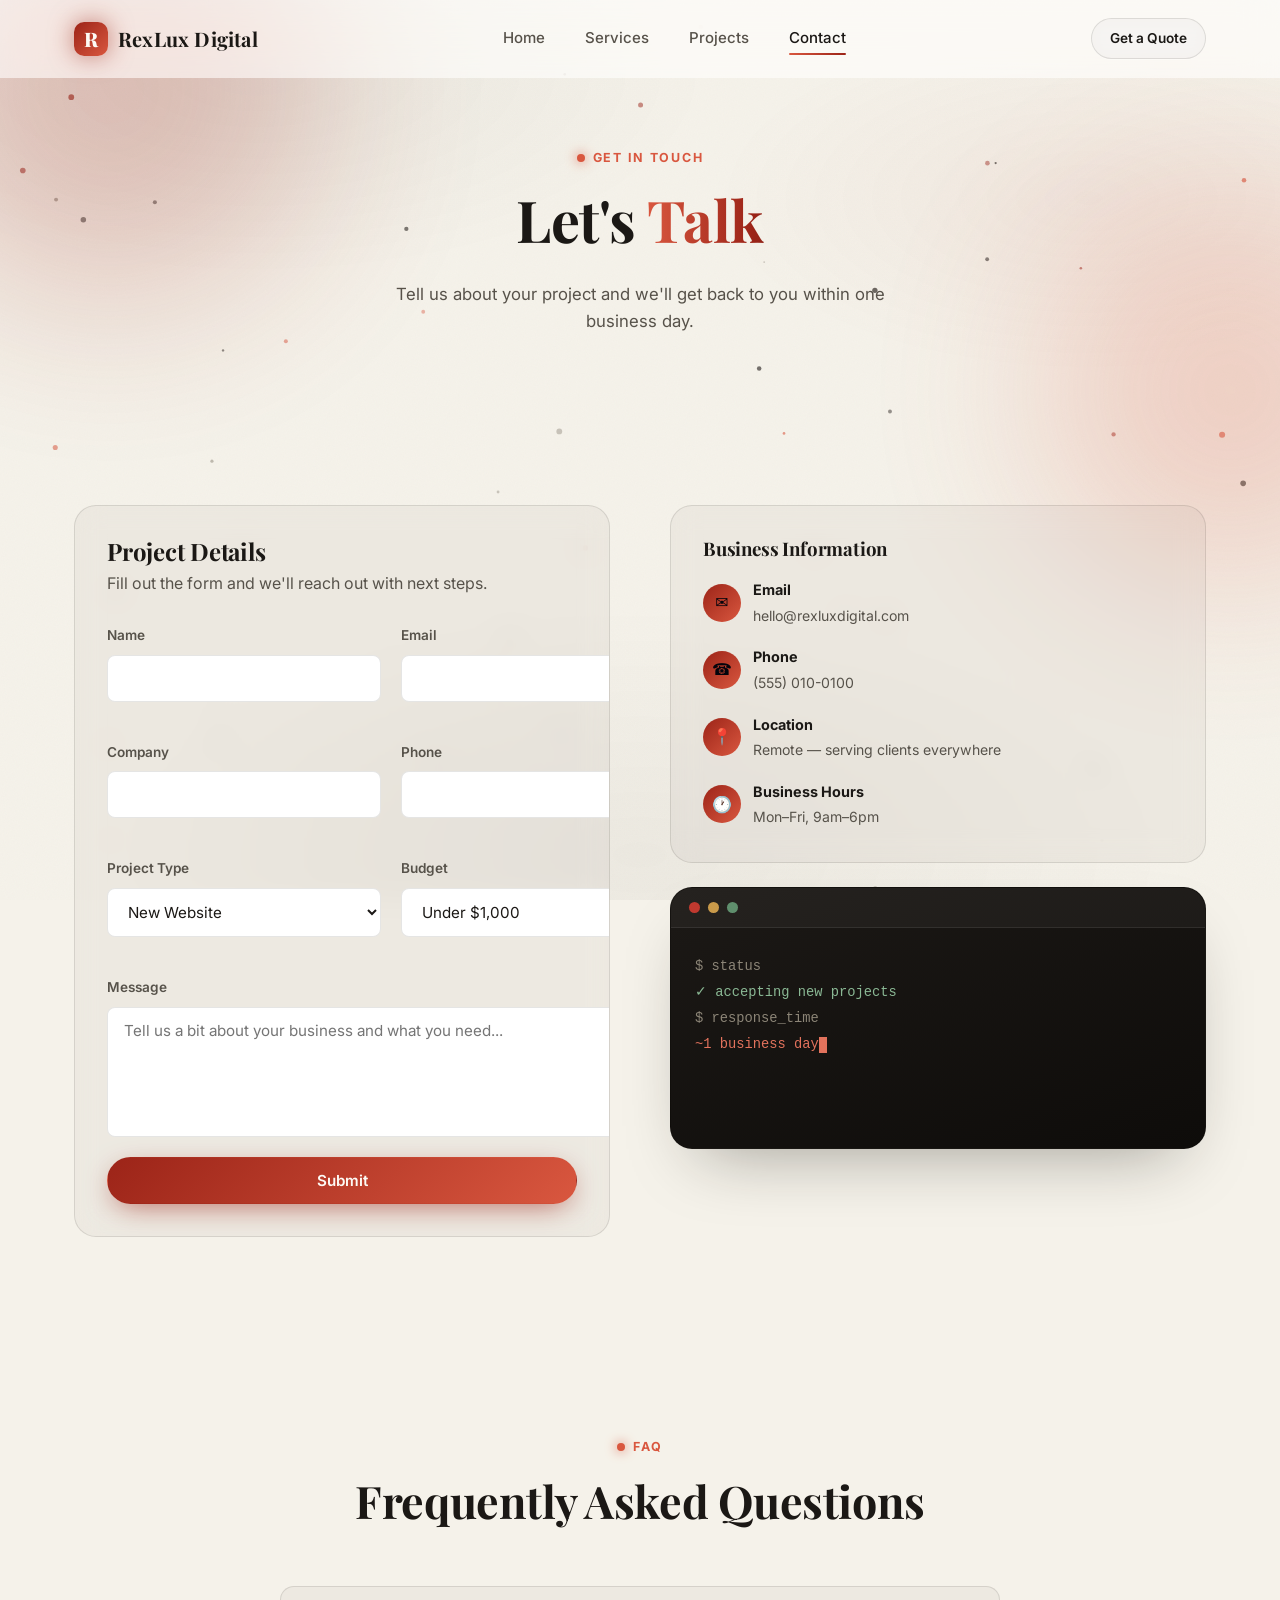
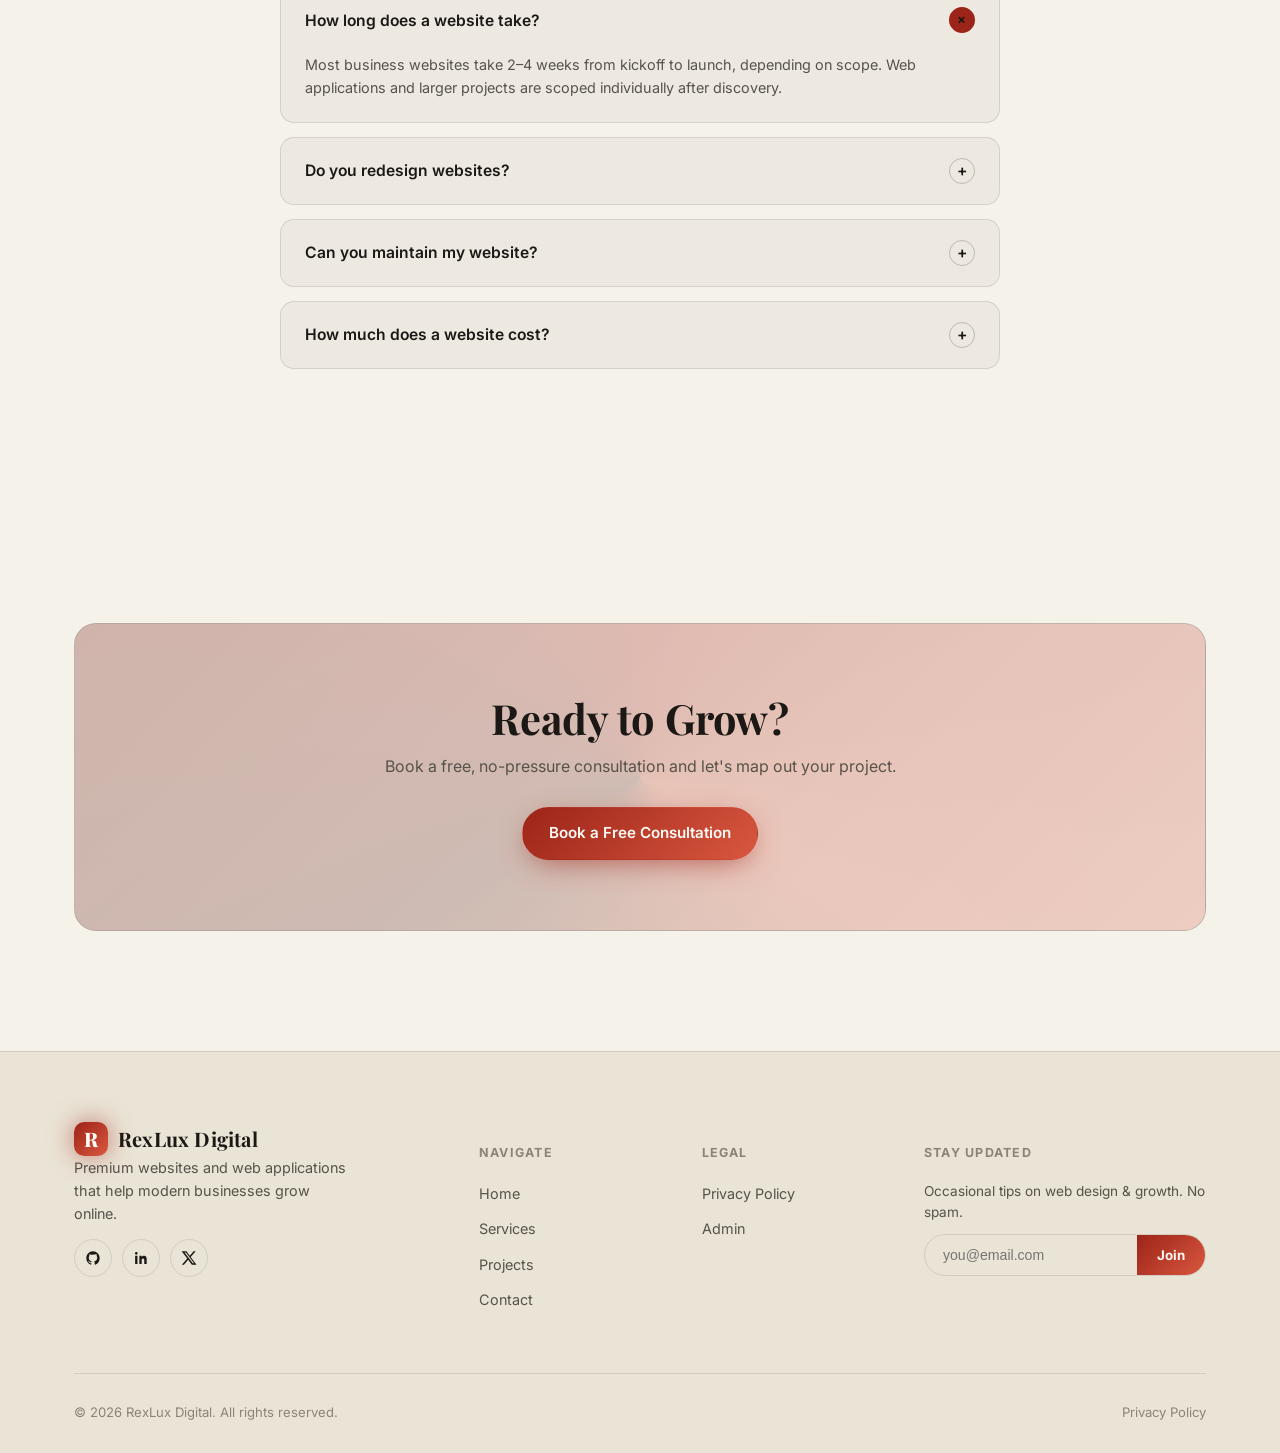
==== commit 1b0b234c: "Restyle site as ink-wash / sumi-e theme with vermillion red accent Rebuilt the design system after a" ====
--- a/contact.html
+++ b/contact.html
@@ -8,7 +8,7 @@
 <link rel="icon" href="data:image/svg+xml,<svg xmlns=%22http://www.w3.org/2000/svg%22 viewBox=%220 0 100 100%22><rect width=%22100%22 height=%22100%22 rx=%2224%22 fill=%22%237c5cff%22/><text x=%2250%25%22 y=%2262%25%22 font-size=%2258%22 fill=%22white%22 text-anchor=%22middle%22 font-family=%22sans-serif%22 font-weight=%22bold%22>R</text></svg>">
 <link rel="preconnect" href="https://fonts.googleapis.com">
 <link rel="preconnect" href="https://fonts.gstatic.com" crossorigin>
-<link href="https://fonts.googleapis.com/css2?family=Inter:wght@400;500;600;700&family=Space+Grotesk:wght@500;600;700&display=swap" rel="stylesheet">
+<link href="https://fonts.googleapis.com/css2?family=Inter:wght@400;500;600;700&family=Playfair+Display:wght@600;700;800&display=swap" rel="stylesheet">
 <link rel="stylesheet" href="assets/css/style.css">
 </head>
 <body data-page="contact">
--- a/assets/css/style.css
+++ b/assets/css/style.css
@@ -1,23 +1,27 @@
 /* =========================================================
    RexLux Digital — Core Design System
-   Dark, glassy, "high tech" theme with heavy motion.
+   Ink-wash theme: misty paper ground, black ink, vermillion
+   red as the single accent — after the sumi-e pagoda/maple
+   reference. Motion stays heavy (drifting embers, brush-style
+   reveals, glowing red accents) but the palette is monochrome
+   ink + one red instead of neon multi-color.
    ========================================================= */
 
 :root{
-  --bg:#05060f;
-  --bg-alt:#0a0d1f;
-  --surface:rgba(255,255,255,.045);
-  --surface-strong:rgba(255,255,255,.08);
-  --border:rgba(255,255,255,.09);
-  --border-strong:rgba(255,255,255,.18);
-  --text:#eef1ff;
-  --text-dim:#9aa3c7;
-  --text-dimmer:#6a7295;
-  --primary:#7c5cff;
-  --primary-2:#00e5ff;
-  --accent:#ff35c7;
-  --success:#2be89a;
-  --warn:#ffb84d;
+  --bg:#f5f2ea;
+  --bg-alt:#eae4d6;
+  --surface:rgba(26,22,16,.035);
+  --surface-strong:rgba(26,22,16,.065);
+  --border:rgba(26,22,16,.11);
+  --border-strong:rgba(26,22,16,.22);
+  --text:#1b1815;
+  --text-dim:#57524a;
+  --text-dimmer:#8c8577;
+  --primary:#9c2418;
+  --primary-2:#d9573f;
+  --accent:#2a2622;
+  --success:#4a7856;
+  --warn:#a9762c;
   --radius-lg:22px;
   --radius-md:14px;
   --radius-sm:8px;
@@ -39,7 +43,7 @@
   -webkit-font-smoothing:antialiased;
 }
 h1,h2,h3,h4{
-  font-family:'Space Grotesk','Inter',sans-serif;
+  font-family:'Playfair Display','Inter',sans-serif;
   line-height:1.15;
   margin:0 0 .5em;
   letter-spacing:-.01em;
@@ -87,10 +91,9 @@
   inset:0;
   z-index:0;
   background-image:
-    linear-gradient(rgba(124,92,255,.06) 1px,transparent 1px),
-    linear-gradient(90deg,rgba(124,92,255,.06) 1px,transparent 1px);
-  background-size:44px 44px;
-  mask-image:radial-gradient(ellipse 80% 60% at 50% 0%,#000 40%,transparent 100%);
+    radial-gradient(ellipse 55% 35% at 20% 8%,rgba(26,22,16,.05),transparent 65%),
+    radial-gradient(ellipse 45% 30% at 85% 22%,rgba(156,36,24,.05),transparent 65%),
+    radial-gradient(ellipse 60% 40% at 50% 95%,rgba(26,22,16,.04),transparent 70%);
   pointer-events:none;
 }
 .noise-overlay{
@@ -107,7 +110,7 @@
   position:absolute;
   border-radius:50%;
   filter:blur(90px);
-  opacity:.35;
+  opacity:.22;
   pointer-events:none;
   animation:float 14s var(--ease) infinite alternate;
 }
@@ -127,7 +130,7 @@
   z-index:100;
   display:flex;
   align-items:center;
-  background:rgba(5,6,15,.55);
+  background:rgba(255,255,255,.6);
   backdrop-filter:blur(18px) saturate(140%);
   -webkit-backdrop-filter:blur(18px) saturate(140%);
   border-bottom:1px solid transparent;
@@ -135,7 +138,7 @@
 }
 .navbar.scrolled{
   border-bottom-color:var(--border);
-  background:rgba(5,6,15,.85);
+  background:rgba(255,255,255,.88);
   height:66px;
 }
 .nav-inner{
@@ -151,7 +154,7 @@
   display:flex;
   align-items:center;
   gap:10px;
-  font-family:'Space Grotesk',sans-serif;
+  font-family:'Playfair Display',sans-serif;
   font-weight:700;
   font-size:1.25rem;
   letter-spacing:.01em;
@@ -161,13 +164,13 @@
   border-radius:10px;
   background:linear-gradient(135deg,var(--primary),var(--primary-2));
   display:flex;align-items:center;justify-content:center;
-  font-weight:800;color:#050510;
-  box-shadow:0 0 24px rgba(124,92,255,.55);
+  font-weight:800;color:#fdfaf5;
+  box-shadow:0 0 24px rgba(156,36,24,.55);
   animation:pulseGlow 3.5s ease-in-out infinite;
 }
 @keyframes pulseGlow{
-  0%,100%{box-shadow:0 0 18px rgba(124,92,255,.45);}
-  50%{box-shadow:0 0 32px rgba(0,229,255,.65);}
+  0%,100%{box-shadow:0 0 18px rgba(156,36,24,.45);}
+  50%{box-shadow:0 0 32px rgba(217,87,63,.65);}
 }
 .nav-links{
   display:flex;
@@ -229,10 +232,10 @@
 .btn:active{transform:scale(.96);}
 .btn-primary{
   background:linear-gradient(135deg,var(--primary),var(--primary-2));
-  color:#04040c;
-  box-shadow:0 8px 30px -8px rgba(124,92,255,.7);
-}
-.btn-primary:hover{transform:translateY(-3px);box-shadow:0 14px 36px -8px rgba(0,229,255,.6);}
+  color:#fdfaf5;
+  box-shadow:0 8px 30px -8px rgba(156,36,24,.7);
+}
+.btn-primary:hover{transform:translateY(-3px);box-shadow:0 14px 36px -8px rgba(217,87,63,.6);}
 .btn-ghost{
   background:var(--surface);
   color:var(--text);
@@ -333,7 +336,7 @@
 }
 .hero-stat{text-align:center;}
 .hero-stat .num{
-  font-family:'Space Grotesk',sans-serif;
+  font-family:'Playfair Display',sans-serif;
   font-size:2.2rem;
   font-weight:700;
   background:linear-gradient(135deg,var(--primary-2),var(--primary));
@@ -378,7 +381,7 @@
 .card::before{
   content:'';
   position:absolute;inset:0;
-  background:radial-gradient(420px circle at var(--mx,50%) var(--my,0%),rgba(124,92,255,.14),transparent 60%);
+  background:radial-gradient(420px circle at var(--mx,50%) var(--my,0%),rgba(156,36,24,.14),transparent 60%);
   opacity:0;
   transition:opacity .4s;
   pointer-events:none;
@@ -387,7 +390,7 @@
 .card:hover{
   transform:translateY(-8px);
   border-color:var(--border-strong);
-  box-shadow:0 24px 50px -20px rgba(0,0,0,.6);
+  box-shadow:0 24px 50px -20px rgba(26,22,16,.22);
   background:var(--surface-strong);
 }
 
@@ -401,7 +404,7 @@
 .service-card .icon{
   width:56px;height:56px;
   border-radius:var(--radius-md);
-  background:linear-gradient(135deg,rgba(124,92,255,.25),rgba(0,229,255,.15));
+  background:linear-gradient(135deg,rgba(156,36,24,.25),rgba(217,87,63,.15));
   display:flex;align-items:center;justify-content:center;
   margin-bottom:20px;
   color:var(--primary-2);
@@ -429,7 +432,7 @@
   border-radius:50%;
   background:linear-gradient(135deg,var(--success),var(--primary-2));
   display:flex;align-items:center;justify-content:center;
-  color:#04120c;font-weight:700;
+  color:#fdfaf5;font-weight:700;
 }
 .feature span.label{font-weight:600;font-size:.96rem;}
 
@@ -437,14 +440,14 @@
 .project-card{padding:0;overflow:hidden;}
 .project-media{
   aspect-ratio:16/10;
-  background:linear-gradient(135deg,rgba(124,92,255,.35),rgba(0,229,255,.2));
+  background:linear-gradient(135deg,var(--primary),var(--primary-2));
   position:relative;
   overflow:hidden;
   display:flex;align-items:center;justify-content:center;
-  font-family:'Space Grotesk',sans-serif;
+  font-family:'Playfair Display',sans-serif;
   font-weight:700;
   font-size:1.4rem;
-  color:rgba(255,255,255,.85);
+  color:rgba(255,255,255,.92);
 }
 .project-media::after{
   content:'';
@@ -462,9 +465,9 @@
   letter-spacing:.03em;
   padding:5px 12px;
   border-radius:100px;
-  background:rgba(124,92,255,.14);
+  background:rgba(156,36,24,.14);
   color:var(--primary-2);
-  border:1px solid rgba(124,92,255,.25);
+  border:1px solid rgba(156,36,24,.25);
 }
 .project-body h3{font-size:1.2rem;margin-bottom:.3em;}
 .project-body p{font-size:.9rem;}
@@ -495,7 +498,7 @@
 }
 .filter-btn:hover{color:var(--text);border-color:var(--border-strong);}
 .filter-btn.active{
-  color:#04040c;
+  color:#fdfaf5;
   background:linear-gradient(135deg,var(--primary),var(--primary-2));
   border-color:transparent;
 }
@@ -528,9 +531,9 @@
   border-radius:50%;
   display:flex;align-items:center;justify-content:center;
   font-weight:700;
-  font-family:'Space Grotesk',sans-serif;
+  font-family:'Playfair Display',sans-serif;
   background:linear-gradient(135deg,var(--primary),var(--primary-2));
-  color:#04040c;
+  color:#fdfaf5;
 }
 .step h4{font-size:1rem;margin-bottom:.3em;}
 .step p{font-size:.82rem;margin:0;}
@@ -540,7 +543,7 @@
   border-radius:var(--radius-lg);
   padding:70px 40px;
   text-align:center;
-  background:linear-gradient(135deg,rgba(124,92,255,.18),rgba(0,229,255,.1));
+  background:linear-gradient(135deg,rgba(156,36,24,.18),rgba(217,87,63,.1));
   border:1px solid var(--border-strong);
   position:relative;
   overflow:hidden;
@@ -564,7 +567,7 @@
 .field.full{grid-column:1/-1;}
 .field label{font-size:.85rem;font-weight:600;color:var(--text-dim);}
 .field input,.field select,.field textarea{
-  background:rgba(255,255,255,.04);
+  background:#fff;
   border:1px solid var(--border);
   border-radius:var(--radius-sm);
   padding:13px 16px;
@@ -576,8 +579,8 @@
 .field input:focus,.field select:focus,.field textarea:focus{
   outline:none;
   border-color:var(--primary-2);
-  box-shadow:0 0 0 4px rgba(0,229,255,.12);
-  background:rgba(255,255,255,.06);
+  box-shadow:0 0 0 4px rgba(217,87,63,.12);
+  background:#fff;
 }
 .field textarea{resize:vertical;min-height:130px;}
 .field select option{background:var(--bg-alt);color:var(--text);}
@@ -602,7 +605,7 @@
   border-radius:50%;
   background:linear-gradient(135deg,var(--primary),var(--primary-2));
   display:flex;align-items:center;justify-content:center;
-  color:#04040c;
+  color:#fdfaf5;
 }
 .info-card h4{font-size:.95rem;margin-bottom:.3em;}
 .info-card p{font-size:.85rem;margin:0;}
@@ -688,7 +691,7 @@
 .newsletter button{
   border:none;padding:0 20px;
   background:linear-gradient(135deg,var(--primary),var(--primary-2));
-  color:#04040c;font-weight:700;cursor:pointer;
+  color:#fdfaf5;font-weight:700;cursor:pointer;
 }
 .footer-bottom{
   display:flex;justify-content:space-between;align-items:center;flex-wrap:wrap;gap:12px;
@@ -731,7 +734,7 @@
     position:fixed;top:var(--nav-h);left:0;right:0;bottom:0;
     flex-direction:column;
     padding:30px 24px;
-    background:rgba(5,6,15,.97);
+    background:rgba(255,255,255,.98);
     backdrop-filter:blur(20px);
     transform:translateX(100%);
     transition:transform .4s var(--ease);
@@ -757,7 +760,7 @@
   position:fixed;top:0;left:0;right:0;z-index:100;
   height:var(--nav-h);
   display:flex;align-items:center;
-  background:rgba(5,6,15,.85);
+  background:rgba(255,255,255,.88);
   backdrop-filter:blur(18px);
   border-bottom:1px solid var(--border);
 }
@@ -769,7 +772,7 @@
   background:var(--surface);border:1px solid var(--border);
   border-radius:var(--radius-md);padding:22px 24px;
 }
-.admin-stat .num{font-family:'Space Grotesk',sans-serif;font-size:2rem;font-weight:700;color:var(--primary-2);}
+.admin-stat .num{font-family:'Playfair Display',sans-serif;font-size:2rem;font-weight:700;color:var(--primary-2);}
 .admin-stat .label{font-size:.8rem;color:var(--text-dimmer);text-transform:uppercase;letter-spacing:.08em;}
 .admin-panel{
   background:var(--surface);border:1px solid var(--border);
@@ -843,7 +846,9 @@
   opacity:0;pointer-events:none;
   transition:all .35s var(--ease);
   z-index:300;
-  box-shadow:0 12px 30px -10px rgba(0,0,0,.6);
+  box-shadow:0 12px 30px -10px rgba(26,22,16,.3);
+  background:#fff;
+  color:var(--text);
 }
 .rx-toast.show{opacity:1;transform:translate(-50%,0);}
 
@@ -860,7 +865,7 @@
   padding:28px 0;
   overflow:hidden;
   position:relative;
-  background:linear-gradient(90deg,rgba(124,92,255,.05),rgba(0,229,255,.05));
+  background:linear-gradient(90deg,rgba(156,36,24,.05),rgba(217,87,63,.05));
 }
 .marquee-track{
   display:flex;
@@ -874,7 +879,7 @@
 }
 .marquee-item{
   display:flex;align-items:center;gap:10px;
-  font-family:'Space Grotesk',sans-serif;
+  font-family:'Playfair Display',sans-serif;
   font-weight:600;
   font-size:1.05rem;
   color:var(--text-dimmer);
@@ -892,29 +897,29 @@
 .about-checks li{display:flex;align-items:center;gap:10px;font-size:.92rem;color:var(--text-dim);}
 .about-checks .dot2{
   width:20px;height:20px;flex:none;border-radius:50%;
-  background:rgba(0,229,255,.15);color:var(--primary-2);
+  background:rgba(217,87,63,.15);color:var(--primary-2);
   display:flex;align-items:center;justify-content:center;font-size:.7rem;
 }
 .terminal{
-  background:linear-gradient(160deg,rgba(255,255,255,.05),rgba(255,255,255,.02));
-  border:1px solid var(--border);
+  background:linear-gradient(160deg,#1c1916,#0e0c0a);
+  border:1px solid rgba(26,22,16,.14);
   border-radius:var(--radius-lg);
   overflow:hidden;
-  box-shadow:0 30px 70px -30px rgba(0,0,0,.7);
+  box-shadow:0 30px 70px -30px rgba(26,22,16,.4);
 }
 .terminal-bar{
   display:flex;align-items:center;gap:8px;
   padding:14px 18px;
   background:rgba(255,255,255,.04);
-  border-bottom:1px solid var(--border);
+  border-bottom:1px solid rgba(255,255,255,.08);
 }
 .terminal-bar span{width:11px;height:11px;border-radius:50%;}
-.terminal-bar span:nth-child(1){background:#ff5f57;}
-.terminal-bar span:nth-child(2){background:#febc2e;}
-.terminal-bar span:nth-child(3){background:#28c840;}
-.terminal-body{padding:26px 24px;font-family:'JetBrains Mono','Space Grotesk',monospace;font-size:.86rem;line-height:1.9;min-height:220px;}
-.terminal-body .c1{color:var(--primary-2);}
-.terminal-body .c2{color:var(--success);}
-.terminal-body .c3{color:var(--text-dimmer);}
-.terminal-body .c4{color:var(--accent);}
-.terminal-cursor{display:inline-block;width:8px;height:16px;background:var(--primary-2);vertical-align:middle;animation:blinkCursor 1s step-end infinite;}
+.terminal-bar span:nth-child(1){background:#c0392f;}
+.terminal-bar span:nth-child(2){background:#c99a4a;}
+.terminal-bar span:nth-child(3){background:#5f8f6d;}
+.terminal-body{padding:26px 24px;font-family:'JetBrains Mono',monospace;font-size:.86rem;line-height:1.9;min-height:220px;color:#d9d2c2;}
+.terminal-body .c1{color:#e2725c;}
+.terminal-body .c2{color:#8ab894;}
+.terminal-body .c3{color:#8c8577;}
+.terminal-body .c4{color:#e8a24a;}
+.terminal-cursor{display:inline-block;width:8px;height:16px;background:#e2725c;vertical-align:middle;animation:blinkCursor 1s step-end infinite;}
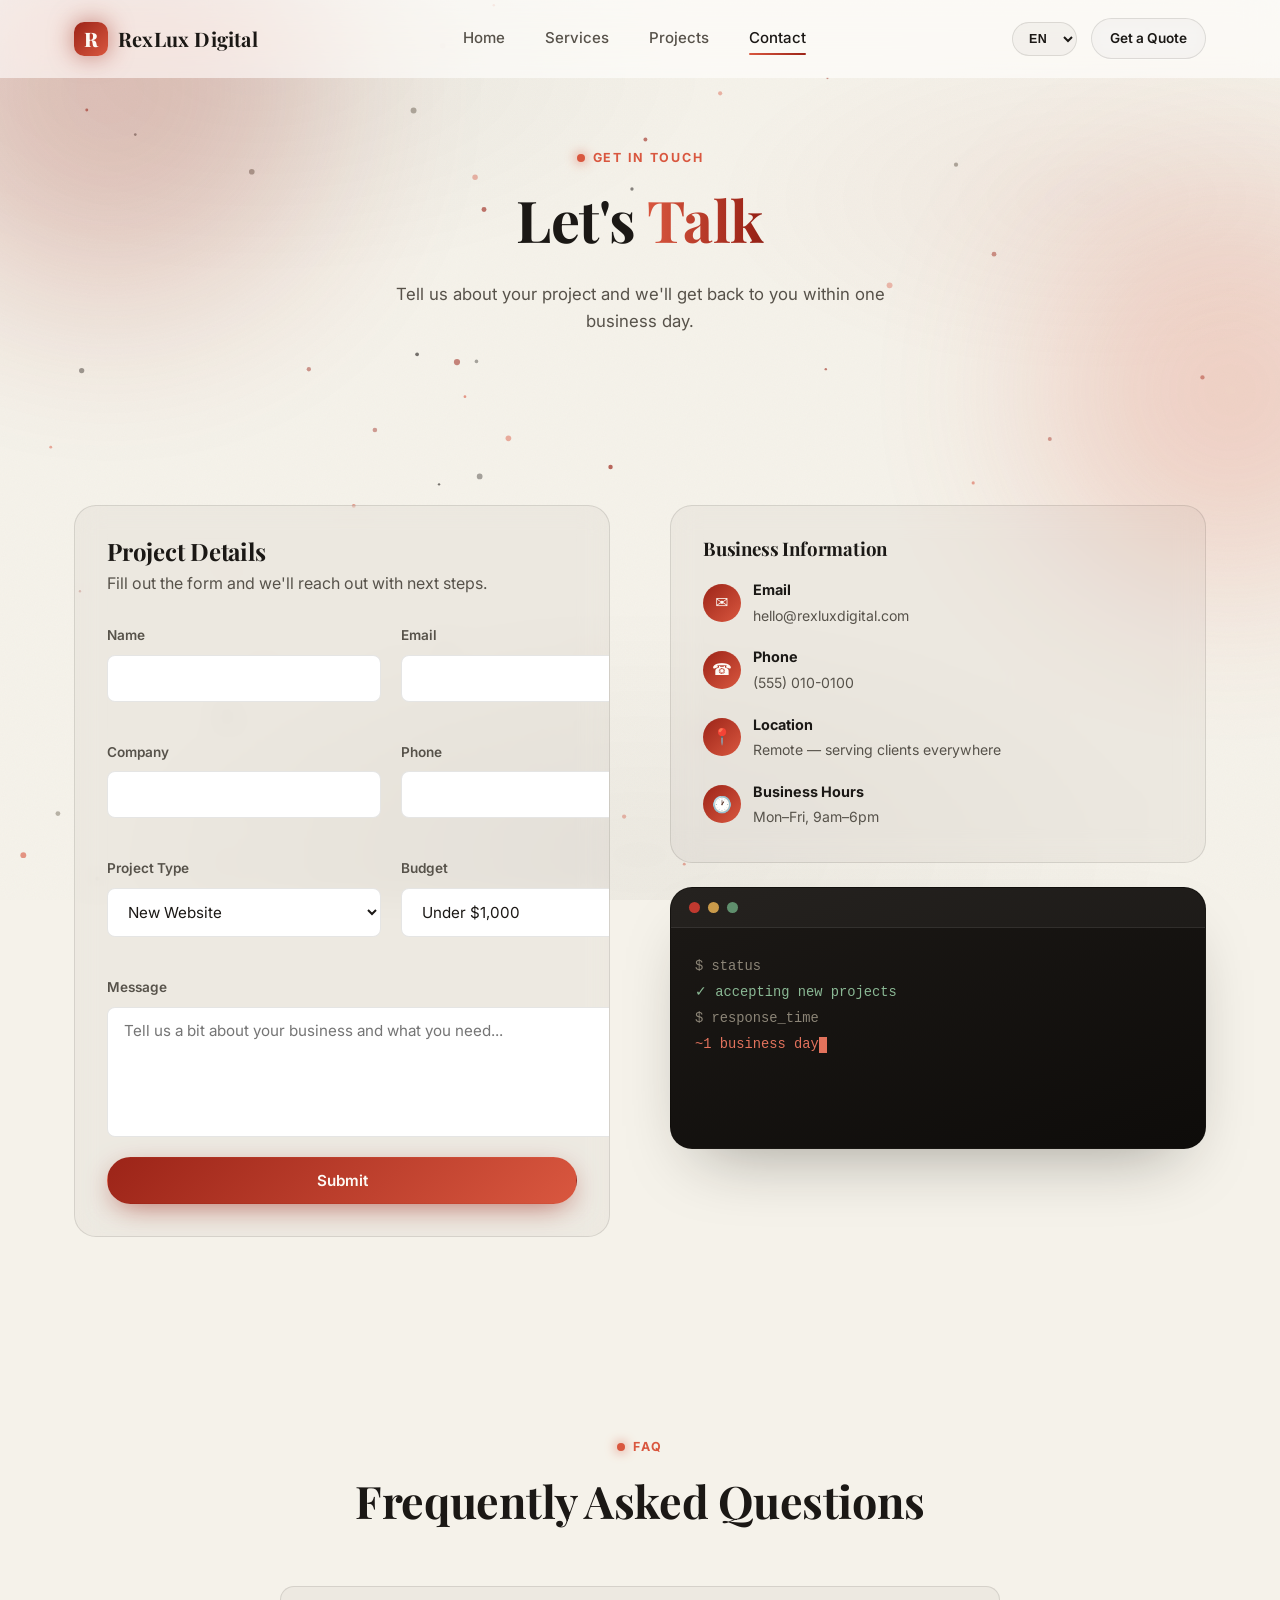
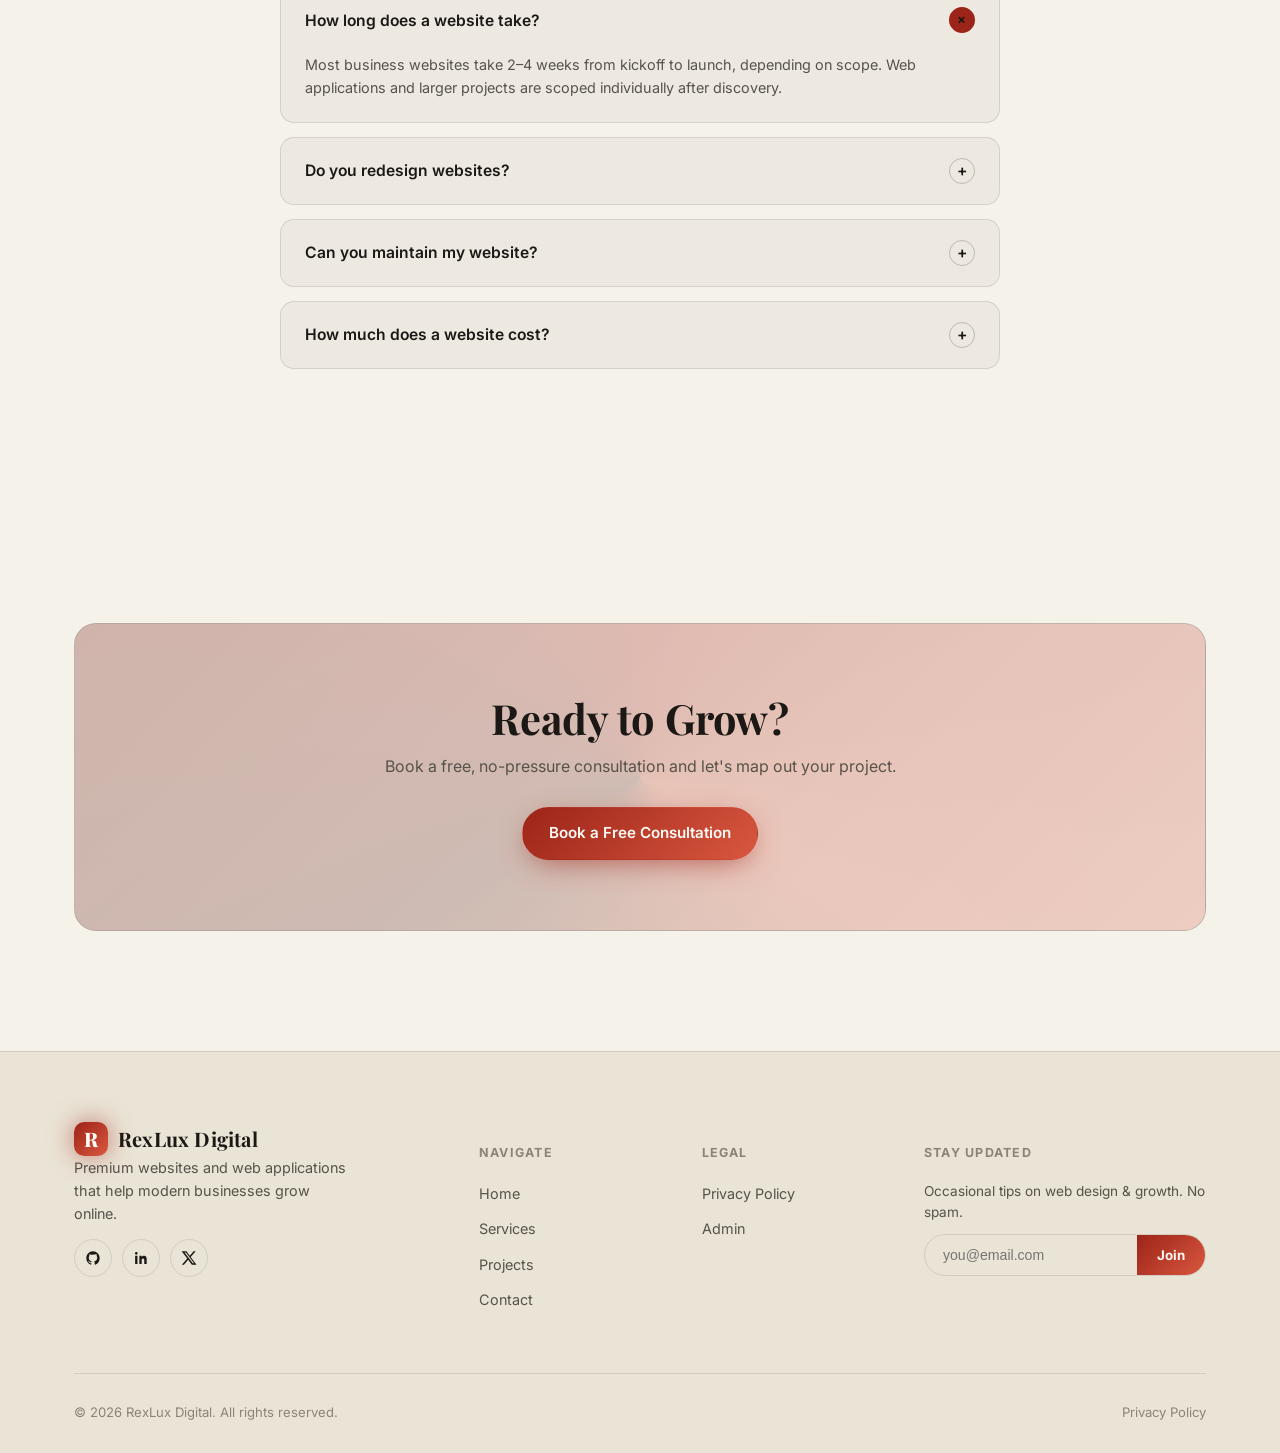
==== commit aebca42e: "Add multi-language support: English, French, Haitian Creole, Spanish A language switcher in the navb" ====
--- a/contact.html
+++ b/contact.html
@@ -22,13 +22,19 @@
   <div class="nav-inner">
     <a href="index.html" class="logo"><span class="logo-mark">R</span>RexLux Digital</a>
     <nav class="nav-links" id="nav-links">
-      <a href="index.html" data-page="home">Home</a>
-      <a href="services.html" data-page="services">Services</a>
-      <a href="projects.html" data-page="projects">Projects</a>
-      <a href="contact.html" data-page="contact">Contact</a>
+      <a href="index.html" data-page="home" data-i18n="nav.home">Home</a>
+      <a href="services.html" data-page="services" data-i18n="nav.services">Services</a>
+      <a href="projects.html" data-page="projects" data-i18n="nav.projects">Projects</a>
+      <a href="contact.html" data-page="contact" data-i18n="nav.contact">Contact</a>
     </nav>
     <div class="nav-cta">
-      <a href="contact.html" class="btn btn-ghost btn-sm">Get a Quote</a>
+      <select id="lang-switcher" class="lang-switcher" aria-label="Language">
+        <option value="en">EN</option>
+        <option value="fr">FR</option>
+        <option value="ht">HT</option>
+        <option value="es">ES</option>
+      </select>
+      <a href="contact.html" class="btn btn-ghost btn-sm" data-i18n="nav.quote">Get a Quote</a>
       <button class="nav-toggle" id="nav-toggle" aria-label="Toggle menu"><span></span><span></span><span></span></button>
     </div>
   </div>
@@ -40,9 +46,9 @@
     <div class="orb orb-1"></div>
     <div class="orb orb-2"></div>
     <div class="container">
-      <div class="eyebrow" style="justify-content:center;display:flex;">Get In Touch</div>
-      <h1>Let's <span class="gradient-text">Talk</span></h1>
-      <p>Tell us about your project and we'll get back to you within one business day.</p>
+      <div class="eyebrow" style="justify-content:center;display:flex;" data-i18n="contact.hero.eyebrow">Get In Touch</div>
+      <h1><span data-i18n="contact.hero.title1">Let's </span><span class="gradient-text" data-i18n="contact.hero.title2">Talk</span></h1>
+      <p data-i18n="contact.hero.subtitle">Tell us about your project and we'll get back to you within one business day.</p>
     </div>
   </section>
 
@@ -51,75 +57,75 @@
       <div class="about-grid" style="align-items:flex-start;">
 
         <div class="card" data-reveal="left">
-          <h2 style="margin-bottom:6px;">Project Details</h2>
-          <p style="margin-bottom:28px;">Fill out the form and we'll reach out with next steps.</p>
+          <h2 style="margin-bottom:6px;" data-i18n="contact.form.heading">Project Details</h2>
+          <p style="margin-bottom:28px;" data-i18n="contact.form.subtext">Fill out the form and we'll reach out with next steps.</p>
           <form id="contact-form">
             <div class="form-grid">
               <div class="field">
-                <label for="name">Name</label>
+                <label for="name" data-i18n="contact.form.name">Name</label>
                 <input type="text" id="name" name="name" required autocomplete="name">
               </div>
               <div class="field">
-                <label for="email">Email</label>
+                <label for="email" data-i18n="contact.form.email">Email</label>
                 <input type="email" id="email" name="email" required autocomplete="email">
               </div>
               <div class="field">
-                <label for="company">Company</label>
+                <label for="company" data-i18n="contact.form.company">Company</label>
                 <input type="text" id="company" name="company" autocomplete="organization">
               </div>
               <div class="field">
-                <label for="phone">Phone</label>
+                <label for="phone" data-i18n="contact.form.phone">Phone</label>
                 <input type="tel" id="phone" name="phone" autocomplete="tel">
               </div>
               <div class="field">
-                <label for="project-type">Project Type</label>
+                <label for="project-type" data-i18n="contact.form.projectType">Project Type</label>
                 <select id="project-type" name="project_type">
-                  <option value="New Website">New Website</option>
-                  <option value="Web Application">Web Application</option>
-                  <option value="Redesign">Website Redesign</option>
-                  <option value="Maintenance">Maintenance &amp; Support</option>
-                  <option value="Other">Other</option>
+                  <option value="New Website" data-i18n="contact.form.optNewWebsite">New Website</option>
+                  <option value="Web Application" data-i18n="contact.form.optWebApp">Web Application</option>
+                  <option value="Redesign" data-i18n="contact.form.optRedesign">Website Redesign</option>
+                  <option value="Maintenance" data-i18n="contact.form.optMaintenance">Maintenance &amp; Support</option>
+                  <option value="Other" data-i18n="contact.form.optOther">Other</option>
                 </select>
               </div>
               <div class="field">
-                <label for="budget">Budget</label>
+                <label for="budget" data-i18n="contact.form.budget">Budget</label>
                 <select id="budget" name="budget">
-                  <option value="Under $1,000">Under $1,000</option>
-                  <option value="$1,000–$3,000">$1,000 – $3,000</option>
-                  <option value="$3,000–$7,000">$3,000 – $7,000</option>
-                  <option value="$7,000+">$7,000+</option>
-                  <option value="Not sure yet">Not sure yet</option>
+                  <option value="Under $1,000" data-i18n="contact.form.budget1">Under $1,000</option>
+                  <option value="$1,000–$3,000" data-i18n="contact.form.budget2">$1,000 – $3,000</option>
+                  <option value="$3,000–$7,000" data-i18n="contact.form.budget3">$3,000 – $7,000</option>
+                  <option value="$7,000+" data-i18n="contact.form.budget4">$7,000+</option>
+                  <option value="Not sure yet" data-i18n="contact.form.budget5">Not sure yet</option>
                 </select>
               </div>
               <div class="field full">
-                <label for="message">Message</label>
-                <textarea id="message" name="message" required placeholder="Tell us a bit about your business and what you need..."></textarea>
+                <label for="message" data-i18n="contact.form.message">Message</label>
+                <textarea id="message" name="message" required data-i18n-placeholder="contact.form.messagePlaceholder" placeholder="Tell us a bit about your business and what you need..."></textarea>
               </div>
             </div>
-            <button type="submit" class="btn btn-primary btn-block">Submit</button>
+            <button type="submit" class="btn btn-primary btn-block" data-i18n="contact.form.submit">Submit</button>
             <div class="form-status" id="form-status"></div>
           </form>
         </div>
 
         <div data-reveal="right">
           <div class="card" style="margin-bottom:24px;">
-            <h3 style="margin-bottom:18px;">Business Information</h3>
+            <h3 style="margin-bottom:18px;" data-i18n="contact.info.heading">Business Information</h3>
             <div style="display:flex;flex-direction:column;gap:16px;">
               <div style="display:flex;gap:12px;align-items:center;">
-                <span class="info-card-icon" style="width:38px;height:38px;border-radius:50%;background:linear-gradient(135deg,var(--primary),var(--primary-2));display:flex;align-items:center;justify-content:center;flex:none;color:#04040c;">✉</span>
-                <div><strong style="font-size:.9rem;">Email</strong><br><span style="font-size:.88rem;color:var(--text-dim);">hello@rexluxdigital.com</span></div>
-              </div>
-              <div style="display:flex;gap:12px;align-items:center;">
-                <span style="width:38px;height:38px;border-radius:50%;background:linear-gradient(135deg,var(--primary),var(--primary-2));display:flex;align-items:center;justify-content:center;flex:none;color:#04040c;">☎</span>
-                <div><strong style="font-size:.9rem;">Phone</strong><br><span style="font-size:.88rem;color:var(--text-dim);">(555) 010-0100</span></div>
-              </div>
-              <div style="display:flex;gap:12px;align-items:center;">
-                <span style="width:38px;height:38px;border-radius:50%;background:linear-gradient(135deg,var(--primary),var(--primary-2));display:flex;align-items:center;justify-content:center;flex:none;color:#04040c;">📍</span>
-                <div><strong style="font-size:.9rem;">Location</strong><br><span style="font-size:.88rem;color:var(--text-dim);">Remote — serving clients everywhere</span></div>
-              </div>
-              <div style="display:flex;gap:12px;align-items:center;">
-                <span style="width:38px;height:38px;border-radius:50%;background:linear-gradient(135deg,var(--primary),var(--primary-2));display:flex;align-items:center;justify-content:center;flex:none;color:#04040c;">🕐</span>
-                <div><strong style="font-size:.9rem;">Business Hours</strong><br><span style="font-size:.88rem;color:var(--text-dim);">Mon–Fri, 9am–6pm</span></div>
+                <span class="info-card-icon" style="width:38px;height:38px;border-radius:50%;background:linear-gradient(135deg,var(--primary),var(--primary-2));display:flex;align-items:center;justify-content:center;flex:none;color:#fdfaf5;">✉</span>
+                <div><strong style="font-size:.9rem;" data-i18n="contact.info.email">Email</strong><br><span style="font-size:.88rem;color:var(--text-dim);">hello@rexluxdigital.com</span></div>
+              </div>
+              <div style="display:flex;gap:12px;align-items:center;">
+                <span style="width:38px;height:38px;border-radius:50%;background:linear-gradient(135deg,var(--primary),var(--primary-2));display:flex;align-items:center;justify-content:center;flex:none;color:#fdfaf5;">☎</span>
+                <div><strong style="font-size:.9rem;" data-i18n="contact.info.phone">Phone</strong><br><span style="font-size:.88rem;color:var(--text-dim);">(555) 010-0100</span></div>
+              </div>
+              <div style="display:flex;gap:12px;align-items:center;">
+                <span style="width:38px;height:38px;border-radius:50%;background:linear-gradient(135deg,var(--primary),var(--primary-2));display:flex;align-items:center;justify-content:center;flex:none;color:#fdfaf5;">📍</span>
+                <div><strong style="font-size:.9rem;" data-i18n="contact.info.location">Location</strong><br><span style="font-size:.88rem;color:var(--text-dim);" data-i18n="contact.info.locationValue">Remote — serving clients everywhere</span></div>
+              </div>
+              <div style="display:flex;gap:12px;align-items:center;">
+                <span style="width:38px;height:38px;border-radius:50%;background:linear-gradient(135deg,var(--primary),var(--primary-2));display:flex;align-items:center;justify-content:center;flex:none;color:#fdfaf5;">🕐</span>
+                <div><strong style="font-size:.9rem;" data-i18n="contact.info.hours">Business Hours</strong><br><span style="font-size:.88rem;color:var(--text-dim);" data-i18n="contact.info.hoursValue">Mon–Fri, 9am–6pm</span></div>
               </div>
             </div>
           </div>
@@ -142,25 +148,25 @@
   <section>
     <div class="container">
       <div class="section-head" data-reveal>
-        <div class="eyebrow" style="justify-content:center;display:flex;">FAQ</div>
-        <h2>Frequently Asked Questions</h2>
+        <div class="eyebrow" style="justify-content:center;display:flex;" data-i18n="contact.faq.eyebrow">FAQ</div>
+        <h2 data-i18n="contact.faq.title">Frequently Asked Questions</h2>
       </div>
       <div style="max-width:720px;margin:0 auto;" data-reveal>
         <div class="faq-item open">
-          <div class="faq-q"><span>How long does a website take?</span><span class="plus">+</span></div>
-          <div class="faq-a">Most business websites take 2–4 weeks from kickoff to launch, depending on scope. Web applications and larger projects are scoped individually after discovery.</div>
+          <div class="faq-q"><span data-i18n="contact.faq.q1">How long does a website take?</span><span class="plus">+</span></div>
+          <div class="faq-a" data-i18n="contact.faq.a1">Most business websites take 2–4 weeks from kickoff to launch, depending on scope. Web applications and larger projects are scoped individually after discovery.</div>
         </div>
         <div class="faq-item">
-          <div class="faq-q"><span>Do you redesign websites?</span><span class="plus">+</span></div>
-          <div class="faq-a">Yes. We regularly modernize outdated sites — improving design, speed and mobile experience while preserving your existing content and SEO rankings.</div>
+          <div class="faq-q"><span data-i18n="contact.faq.q2">Do you redesign websites?</span><span class="plus">+</span></div>
+          <div class="faq-a" data-i18n="contact.faq.a2">Yes. We regularly modernize outdated sites — improving design, speed and mobile experience while preserving your existing content and SEO rankings.</div>
         </div>
         <div class="faq-item">
-          <div class="faq-q"><span>Can you maintain my website?</span><span class="plus">+</span></div>
-          <div class="faq-a">Absolutely. We offer ongoing maintenance plans covering updates, backups, security monitoring and small content changes so your site stays healthy after launch.</div>
+          <div class="faq-q"><span data-i18n="contact.faq.q3">Can you maintain my website?</span><span class="plus">+</span></div>
+          <div class="faq-a" data-i18n="contact.faq.a3">Absolutely. We offer ongoing maintenance plans covering updates, backups, security monitoring and small content changes so your site stays healthy after launch.</div>
         </div>
         <div class="faq-item">
-          <div class="faq-q"><span>How much does a website cost?</span><span class="plus">+</span></div>
-          <div class="faq-a">Pricing depends on scope — a landing page costs less than a full web application. Share your project details in the form above and we'll send a free, no-obligation quote.</div>
+          <div class="faq-q"><span data-i18n="contact.faq.q4">How much does a website cost?</span><span class="plus">+</span></div>
+          <div class="faq-a" data-i18n="contact.faq.a4">Pricing depends on scope — a landing page costs less than a full web application. Share your project details in the form above and we'll send a free, no-obligation quote.</div>
         </div>
       </div>
     </div>
@@ -169,9 +175,9 @@
   <section>
     <div class="container">
       <div class="cta-band" data-reveal="scale">
-        <h2>Ready to Grow?</h2>
-        <p>Book a free, no-pressure consultation and let's map out your project.</p>
-        <a href="#contact-form" class="btn btn-primary">Book a Free Consultation</a>
+        <h2 data-i18n="contact.cta.title">Ready to Grow?</h2>
+        <p data-i18n="contact.cta.body">Book a free, no-pressure consultation and let's map out your project.</p>
+        <a href="#contact-form" class="btn btn-primary" data-i18n="contact.cta.button">Book a Free Consultation</a>
       </div>
     </div>
   </section>
@@ -183,7 +189,7 @@
     <div class="footer-grid">
       <div class="footer-brand">
         <a href="index.html" class="logo"><span class="logo-mark">R</span>RexLux Digital</a>
-        <p>Premium websites and web applications that help modern businesses grow online.</p>
+        <p data-i18n="footer.tagline">Premium websites and web applications that help modern businesses grow online.</p>
         <div class="social-row">
           <a href="#" aria-label="GitHub"><svg width="16" height="16" viewBox="0 0 24 24" fill="currentColor"><path d="M12 2C6.48 2 2 6.58 2 12.25c0 4.53 2.87 8.37 6.84 9.73.5.1.68-.22.68-.49 0-.24-.01-.87-.01-1.71-2.78.62-3.37-1.36-3.37-1.36-.45-1.18-1.11-1.49-1.11-1.49-.91-.64.07-.63.07-.63 1 .07 1.53 1.06 1.53 1.06.89 1.56 2.34 1.11 2.91.85.09-.66.35-1.11.63-1.37-2.22-.26-4.56-1.14-4.56-5.07 0-1.12.39-2.03 1.03-2.75-.1-.26-.45-1.31.1-2.73 0 0 .84-.28 2.75 1.05A9.24 9.24 0 0 1 12 6.84c.85 0 1.71.12 2.51.35 1.91-1.33 2.75-1.05 2.75-1.05.55 1.42.2 2.47.1 2.73.64.72 1.03 1.63 1.03 2.75 0 3.94-2.34 4.81-4.57 5.06.36.32.68.95.68 1.92 0 1.39-.01 2.51-.01 2.85 0 .27.18.6.69.49A10.25 10.25 0 0 0 22 12.25C22 6.58 17.52 2 12 2Z"/></svg></a>
           <a href="#" aria-label="LinkedIn"><svg width="16" height="16" viewBox="0 0 24 24" fill="currentColor"><path d="M6.94 5a2 2 0 1 1-4 0 2 2 0 0 1 4 0ZM3.2 8.75h3.5V21H3.2V8.75Zm6.36 0h3.36v1.68h.05c.47-.88 1.62-1.8 3.33-1.8 3.56 0 4.22 2.34 4.22 5.39V21H16.9v-5.4c0-1.28-.02-2.94-1.79-2.94-1.8 0-2.07 1.4-2.07 2.85V21H9.56V8.75Z"/></svg></a>
@@ -191,38 +197,39 @@
         </div>
       </div>
       <div class="footer-col">
-        <h5>Navigate</h5>
+        <h5 data-i18n="footer.navigate">Navigate</h5>
         <ul>
-          <li><a href="index.html">Home</a></li>
-          <li><a href="services.html">Services</a></li>
-          <li><a href="projects.html">Projects</a></li>
-          <li><a href="contact.html">Contact</a></li>
+          <li><a href="index.html" data-i18n="nav.home">Home</a></li>
+          <li><a href="services.html" data-i18n="nav.services">Services</a></li>
+          <li><a href="projects.html" data-i18n="nav.projects">Projects</a></li>
+          <li><a href="contact.html" data-i18n="nav.contact">Contact</a></li>
         </ul>
       </div>
       <div class="footer-col">
-        <h5>Legal</h5>
+        <h5 data-i18n="footer.legal">Legal</h5>
         <ul>
-          <li><a href="privacy.html">Privacy Policy</a></li>
-          <li><a href="admin/login.html">Admin</a></li>
+          <li><a href="privacy.html" data-i18n="footer.privacy">Privacy Policy</a></li>
+          <li><a href="admin/login.html" data-i18n="footer.admin">Admin</a></li>
         </ul>
       </div>
       <div class="footer-col">
-        <h5>Stay Updated</h5>
-        <p style="font-size:.85rem;color:var(--text-dim);margin-bottom:10px;">Occasional tips on web design &amp; growth. No spam.</p>
+        <h5 data-i18n="footer.updates">Stay Updated</h5>
+        <p style="font-size:.85rem;color:var(--text-dim);margin-bottom:10px;" data-i18n="footer.newsletterText">Occasional tips on web design &amp; growth. No spam.</p>
         <form class="newsletter">
           <input type="email" placeholder="you@email.com" required>
-          <button type="submit">Join</button>
+          <button type="submit" data-i18n="footer.newsletterButton">Join</button>
         </form>
       </div>
     </div>
     <div class="footer-bottom">
-      <span>&copy; <span data-year></span> RexLux Digital. All rights reserved.</span>
-      <a href="privacy.html">Privacy Policy</a>
+      <span>&copy; <span data-year></span> RexLux Digital. <span data-i18n="footer.rights">All rights reserved.</span></span>
+      <a href="privacy.html" data-i18n="footer.privacy">Privacy Policy</a>
     </div>
   </div>
 </footer>
 
 <script src="assets/js/particles.js"></script>
+<script src="assets/js/i18n.js"></script>
 <script src="assets/js/main.js"></script>
 <script src="assets/js/contact.js"></script>
 </body>
--- a/assets/css/style.css
+++ b/assets/css/style.css
@@ -197,6 +197,21 @@
   border-radius:2px;
 }
 .nav-cta{display:flex;align-items:center;gap:14px;}
+.lang-switcher{
+  appearance:auto;
+  background:var(--surface);
+  border:1px solid var(--border);
+  border-radius:100px;
+  padding:8px 12px;
+  font-size:.78rem;
+  font-weight:700;
+  letter-spacing:.03em;
+  color:var(--text);
+  cursor:pointer;
+  transition:border-color .3s,background .3s;
+}
+.lang-switcher:hover{border-color:var(--border-strong);background:var(--surface-strong);}
+.lang-switcher:focus{outline:none;border-color:var(--primary-2);}
 .nav-toggle{
   display:none;
   width:42px;height:42px;
